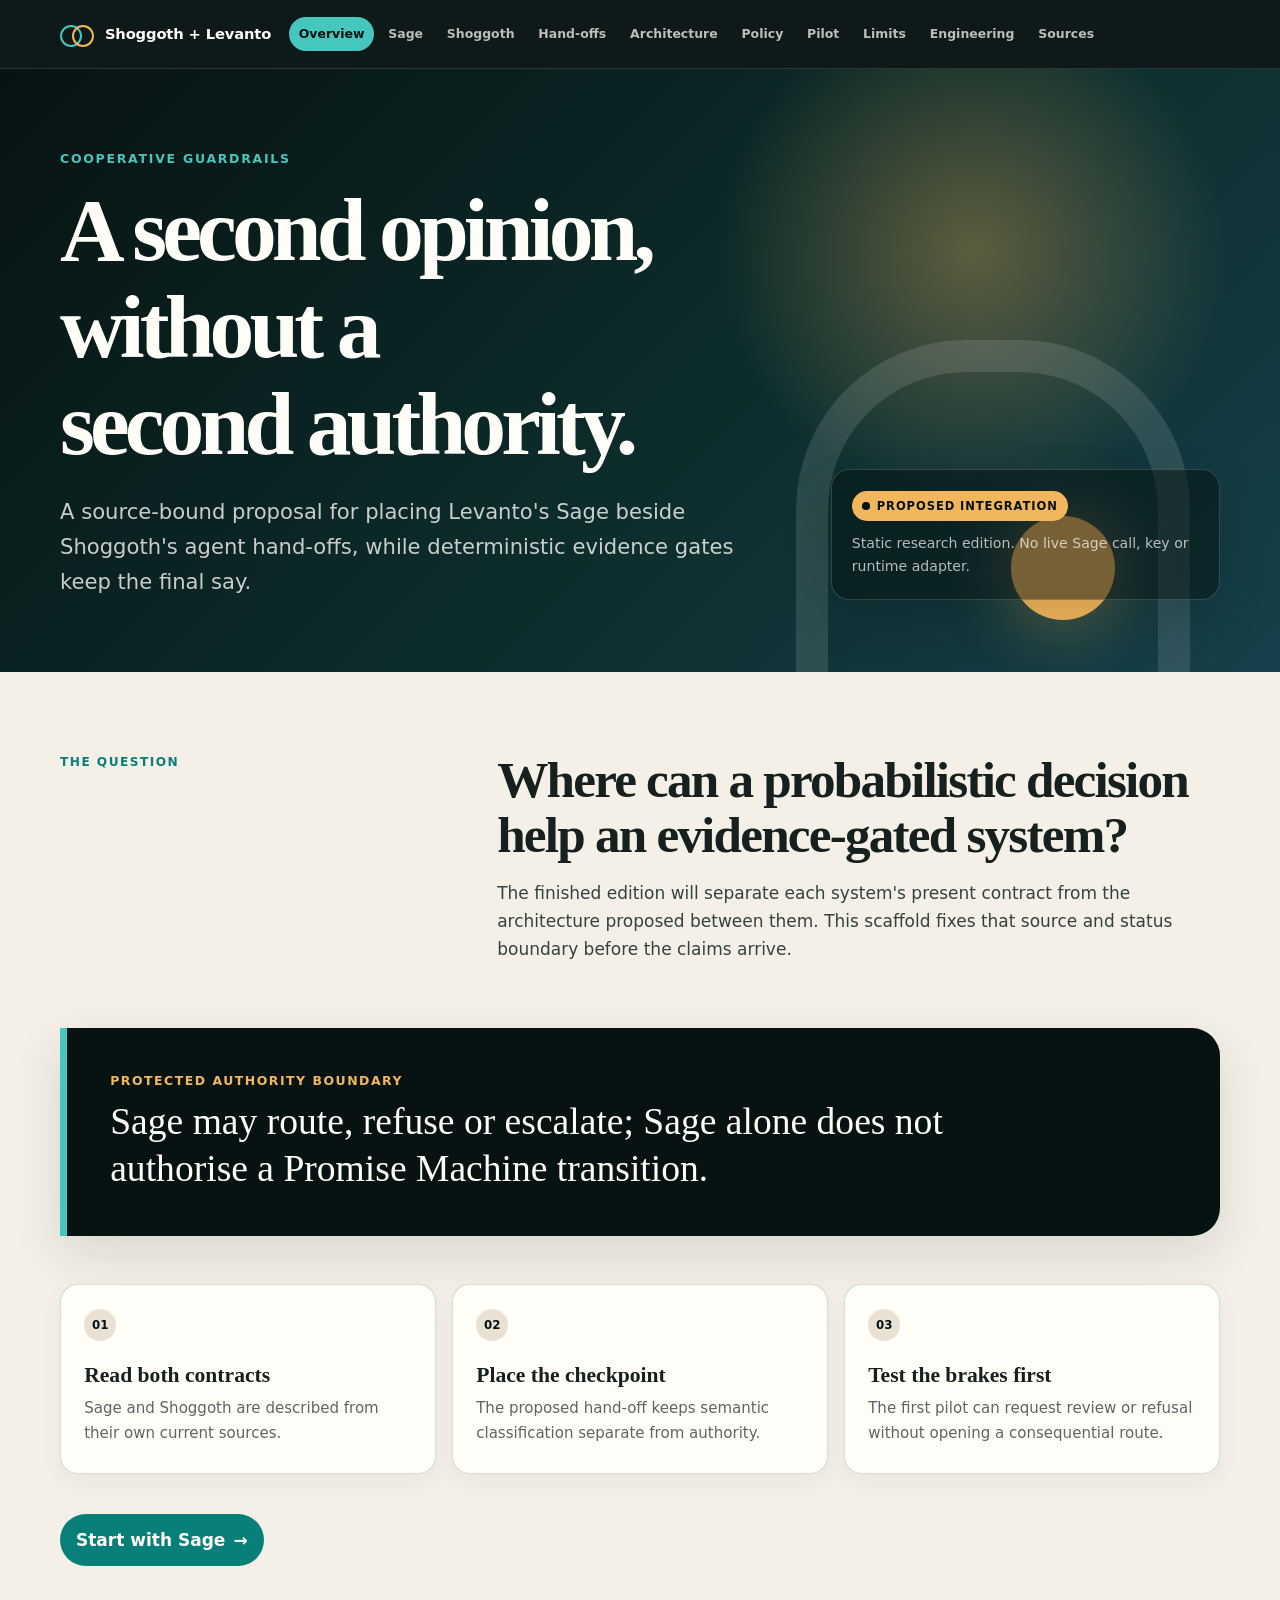
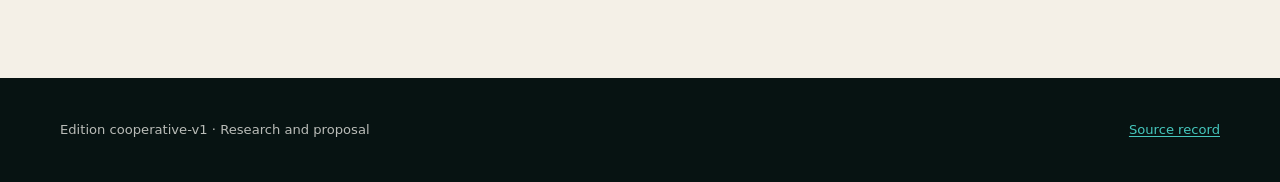
==== index.html @ da970187 "feat: establish source-bound cooperative site Add the static page contract, source and claim registr" ====
<!doctype html>
<html lang="en">
<head>
  <meta charset="utf-8">
  <meta name="viewport" content="width=device-width, initial-scale=1">
  <meta name="description" content="A source-bound proposal for cooperative Shoggoth and Levanto guardrails.">
  <meta name="theme-color" content="#071312">
  <title>Shoggoth + Levanto | Cooperative guardrails</title>
  <link rel="stylesheet" href="assets/style.css?v=20260827">
</head>
<body data-page="index">
  <a class="skip-link" href="#main">Skip to content</a>
  <header class="site-header">
    <nav class="nav-shell" aria-label="Primary">
      <a class="brand" href="index.html"><span class="brand-mark" aria-hidden="true"></span><span>Shoggoth + Levanto</span></a>
      <div class="nav-links">
        <a href="index.html" aria-current="page">Overview</a>
        <a href="sage.html">Sage</a>
        <a href="shoggoth.html">Shoggoth</a>
        <a href="handoffs.html">Hand-offs</a>
        <a href="architecture.html">Architecture</a>
        <a href="policy.html">Policy</a>
        <a href="pilot.html">Pilot</a>
        <a href="limits.html">Limits</a>
        <a href="engineering-primer.html">Engineering</a>
        <a href="sources.html">Sources</a>
      </div>
    </nav>
  </header>
  <main id="main">
    <section class="hero-shell">
      <div class="hero-grid">
        <div class="hero-copy">
          <p class="eyebrow">Cooperative guardrails</p>
          <h1>A second opinion, without a second authority.</h1>
          <p class="lede" data-claim="SHELL-INDEX" data-status="proposed">A source-bound proposal for placing Levanto's Sage beside Shoggoth's agent hand-offs, while deterministic evidence gates keep the final say.</p>
        </div>
        <aside class="status-stack" aria-label="Page status">
          <span class="status" data-status="proposed">Proposed integration</span>
          <p>Static research edition. No live Sage call, key or runtime adapter.</p>
        </aside>
      </div>
    </section>
    <div class="page-body">
      <div class="intro-grid">
        <p class="section-kicker">The question</p>
        <div class="prose">
          <h2>Where can a probabilistic decision help an evidence-gated system?</h2>
          <p>The finished edition will separate each system's present contract from the architecture proposed between them. This scaffold fixes that source and status boundary before the claims arrive.</p>
        </div>
      </div>
      <aside class="boundary-callout">
        <strong>Protected authority boundary</strong>
        <p>Sage may route, refuse or escalate; Sage alone does not authorise a Promise Machine transition.</p>
      </aside>
      <div class="card-grid" aria-label="Site reading order">
        <article class="card"><span class="card-index">01</span><h3>Read both contracts</h3><p>Sage and Shoggoth are described from their own current sources.</p></article>
        <article class="card"><span class="card-index">02</span><h3>Place the checkpoint</h3><p>The proposed hand-off keeps semantic classification separate from authority.</p></article>
        <article class="card"><span class="card-index">03</span><h3>Test the brakes first</h3><p>The first pilot can request review or refusal without opening a consequential route.</p></article>
      </div>
      <a class="next-link" href="sage.html">Start with Sage</a>
    </div>
  </main>
  <footer class="site-footer"><div class="footer-shell"><p data-edition="cooperative-v1">Edition cooperative-v1 · Research and proposal</p><p><a href="sources.html">Source record</a></p></div></footer>
</body>
</html>
---- assets/style.css ----
:root {
  --night: #071312;
  --night-soft: #10211f;
  --ink: #15201f;
  --muted: #5b6764;
  --paper: #f4f0e7;
  --paper-deep: #e9e2d4;
  --white: #fffdf8;
  --aqua: #46c7bd;
  --aqua-dark: #087f79;
  --sky: #7fbfd1;
  --sun: #f2b75c;
  --coral: #dc735d;
  --line: rgba(21, 32, 31, 0.16);
  --shadow: 0 18px 50px rgba(18, 31, 29, 0.12);
  --radius-lg: 28px;
  --radius-md: 18px;
  --content: 1160px;
}

* {
  box-sizing: border-box;
}

html {
  scroll-behavior: smooth;
}

body {
  margin: 0;
  color: var(--ink);
  background: var(--paper);
  font-family: Inter, ui-sans-serif, system-ui, -apple-system, BlinkMacSystemFont,
    "Segoe UI", sans-serif;
  font-size: 17px;
  line-height: 1.65;
  text-rendering: optimizeLegibility;
}

a {
  color: var(--aqua-dark);
  text-underline-offset: 0.18em;
}

a:hover {
  text-decoration-thickness: 2px;
}

a:focus-visible,
button:focus-visible,
[tabindex]:focus-visible {
  outline: 3px solid var(--sun);
  outline-offset: 4px;
  border-radius: 4px;
}

.skip-link {
  position: fixed;
  z-index: 100;
  top: 0.75rem;
  left: 0.75rem;
  padding: 0.65rem 0.9rem;
  color: var(--night);
  background: var(--sun);
  border-radius: 999px;
  transform: translateY(-200%);
}

.skip-link:focus {
  transform: translateY(0);
}

.site-header {
  position: sticky;
  z-index: 20;
  top: 0;
  color: var(--white);
  background: rgba(7, 19, 18, 0.97);
  border-bottom: 1px solid rgba(255, 255, 255, 0.12);
  backdrop-filter: blur(14px);
}

.nav-shell {
  display: flex;
  align-items: center;
  gap: 1.1rem;
  width: min(calc(100% - 2rem), var(--content));
  min-height: 68px;
  margin: 0 auto;
}

.brand {
  display: inline-flex;
  flex: 0 0 auto;
  align-items: center;
  gap: 0.68rem;
  color: var(--white);
  font-size: 0.92rem;
  font-weight: 800;
  letter-spacing: -0.01em;
  text-decoration: none;
}

.brand-mark {
  position: relative;
  display: inline-block;
  width: 34px;
  height: 25px;
}

.brand-mark::before,
.brand-mark::after {
  position: absolute;
  top: 3px;
  width: 18px;
  height: 18px;
  content: "";
  border: 2px solid currentColor;
  border-radius: 50%;
}

.brand-mark::before {
  left: 0;
  color: var(--aqua);
}

.brand-mark::after {
  right: 0;
  color: var(--sun);
}

.nav-links {
  display: flex;
  flex: 1 1 auto;
  gap: 0.25rem;
  align-items: center;
  overflow-x: auto;
  padding: 0.55rem 0;
  scrollbar-width: thin;
}

.nav-links a {
  flex: 0 0 auto;
  padding: 0.42rem 0.62rem;
  color: rgba(255, 253, 248, 0.72);
  border-radius: 999px;
  font-size: 0.78rem;
  font-weight: 700;
  text-decoration: none;
}

.nav-links a:hover {
  color: var(--white);
  background: rgba(255, 255, 255, 0.08);
}

.nav-links a[aria-current="page"] {
  color: var(--night);
  background: var(--aqua);
}

.hero-shell {
  position: relative;
  isolation: isolate;
  overflow: hidden;
  color: var(--white);
  background:
    radial-gradient(circle at 76% 30%, rgba(242, 183, 92, 0.34), transparent 24%),
    linear-gradient(135deg, #071312 0%, #0c2c2b 54%, #16404a 100%);
}

.hero-shell::before {
  position: absolute;
  z-index: -1;
  right: 7%;
  bottom: -110px;
  width: 330px;
  height: 410px;
  content: "";
  border: 32px solid rgba(255, 253, 248, 0.12);
  border-bottom: 0;
  border-radius: 170px 170px 0 0;
}

.hero-shell::after {
  position: absolute;
  z-index: -1;
  right: 165px;
  bottom: 52px;
  width: 104px;
  height: 104px;
  content: "";
  background: var(--sun);
  border-radius: 50%;
  box-shadow: 0 0 70px rgba(242, 183, 92, 0.45);
}

.hero-grid {
  display: grid;
  grid-template-columns: minmax(0, 1.3fr) minmax(230px, 0.7fr);
  gap: 3rem;
  align-items: end;
  width: min(calc(100% - 2rem), var(--content));
  min-height: 500px;
  margin: 0 auto;
  padding: 5rem 0 4.5rem;
}

.hero-copy {
  max-width: 760px;
}

.eyebrow {
  margin: 0 0 0.8rem;
  color: var(--aqua);
  font-size: 0.78rem;
  font-weight: 850;
  letter-spacing: 0.14em;
  text-transform: uppercase;
}

h1,
h2,
h3 {
  font-family: Georgia, "Times New Roman", serif;
  font-weight: 650;
  line-height: 1.08;
  text-wrap: balance;
}

h1 {
  max-width: 860px;
  margin: 0;
  font-size: clamp(3rem, 7vw, 6.6rem);
  letter-spacing: -0.055em;
}

h2 {
  margin: 0 0 1rem;
  font-size: clamp(2rem, 4vw, 3.5rem);
  letter-spacing: -0.035em;
}

h3 {
  margin: 0 0 0.55rem;
  font-size: 1.35rem;
}

.lede {
  max-width: 720px;
  margin: 1.4rem 0 0;
  color: rgba(255, 253, 248, 0.78);
  font-size: clamp(1.08rem, 2vw, 1.32rem);
}

.status-stack {
  align-self: end;
  padding: 1.25rem;
  background: rgba(7, 19, 18, 0.52);
  border: 1px solid rgba(255, 255, 255, 0.16);
  border-radius: var(--radius-md);
  box-shadow: 0 20px 50px rgba(0, 0, 0, 0.14);
}

.status-stack p {
  margin: 0.7rem 0 0;
  color: rgba(255, 253, 248, 0.7);
  font-size: 0.88rem;
}

.status {
  display: inline-flex;
  align-items: center;
  gap: 0.42rem;
  padding: 0.34rem 0.66rem;
  color: var(--night);
  background: var(--sun);
  border-radius: 999px;
  font-size: 0.72rem;
  font-weight: 850;
  letter-spacing: 0.08em;
  text-transform: uppercase;
}

.status::before {
  width: 0.48rem;
  height: 0.48rem;
  content: "";
  background: currentColor;
  border-radius: 50%;
}

.page-body {
  width: min(calc(100% - 2rem), var(--content));
  margin: 0 auto;
  padding: 5rem 0 7rem;
}

.intro-grid {
  display: grid;
  grid-template-columns: minmax(0, 0.7fr) minmax(0, 1.3fr);
  gap: 3rem;
  align-items: start;
}

.section-kicker {
  margin: 0;
  color: var(--aqua-dark);
  font-size: 0.76rem;
  font-weight: 850;
  letter-spacing: 0.12em;
  text-transform: uppercase;
}

.prose {
  max-width: 760px;
}

.prose > :first-child {
  margin-top: 0;
}

.prose p {
  color: #35413f;
}

.boundary-callout {
  margin: 3rem 0;
  padding: clamp(1.5rem, 4vw, 2.7rem);
  color: var(--white);
  background: var(--night);
  border-left: 7px solid var(--aqua);
  border-radius: 0 var(--radius-lg) var(--radius-lg) 0;
  box-shadow: var(--shadow);
}

.boundary-callout strong {
  display: block;
  margin-bottom: 0.45rem;
  color: var(--sun);
  font-size: 0.78rem;
  letter-spacing: 0.12em;
  text-transform: uppercase;
}

.boundary-callout p {
  max-width: 900px;
  margin: 0;
  font-family: Georgia, "Times New Roman", serif;
  font-size: clamp(1.45rem, 3vw, 2.35rem);
  line-height: 1.25;
}

.card-grid {
  display: grid;
  grid-template-columns: repeat(3, minmax(0, 1fr));
  gap: 1rem;
  margin-top: 2rem;
}

.card {
  min-height: 190px;
  padding: 1.45rem;
  background: var(--white);
  border: 1px solid var(--line);
  border-radius: var(--radius-md);
  box-shadow: 0 8px 24px rgba(21, 32, 31, 0.05);
}

.card p {
  margin: 0;
  color: var(--muted);
  font-size: 0.94rem;
}

.card-index {
  display: inline-flex;
  width: 2rem;
  height: 2rem;
  align-items: center;
  justify-content: center;
  margin-bottom: 1.4rem;
  color: var(--night);
  background: var(--paper-deep);
  border-radius: 50%;
  font-size: 0.74rem;
  font-weight: 850;
}

.next-link {
  display: inline-flex;
  align-items: center;
  gap: 0.5rem;
  margin-top: 2.5rem;
  padding: 0.72rem 1rem;
  color: var(--white);
  background: var(--aqua-dark);
  border-radius: 999px;
  font-weight: 800;
  text-decoration: none;
}

.next-link::after {
  content: "→";
}

.site-footer {
  color: rgba(255, 253, 248, 0.72);
  background: var(--night);
}

.footer-shell {
  display: flex;
  justify-content: space-between;
  gap: 2rem;
  width: min(calc(100% - 2rem), var(--content));
  margin: 0 auto;
  padding: 2.6rem 0;
  font-size: 0.82rem;
}

.footer-shell p {
  margin: 0;
}

.footer-shell a {
  color: var(--aqua);
}

@media (max-width: 900px) {
  .nav-shell {
    align-items: flex-start;
    flex-direction: column;
    gap: 0;
    padding-top: 0.75rem;
  }

  .nav-links {
    width: 100%;
  }

  .hero-grid,
  .intro-grid {
    grid-template-columns: 1fr;
  }

  .hero-grid {
    min-height: 0;
    padding: 4rem 0;
  }

  .status-stack {
    max-width: 420px;
  }

  .card-grid {
    grid-template-columns: 1fr 1fr;
  }
}

@media (max-width: 620px) {
  body {
    font-size: 16px;
  }

  .hero-shell::before {
    right: -110px;
  }

  .hero-shell::after {
    right: 20px;
  }

  .page-body {
    padding: 3.5rem 0 5rem;
  }

  .card-grid {
    grid-template-columns: 1fr;
  }

  .footer-shell {
    align-items: flex-start;
    flex-direction: column;
  }
}

@media (prefers-reduced-motion: reduce) {
  html {
    scroll-behavior: auto;
  }
}

@media print {
  :root {
    --paper: #ffffff;
  }

  body {
    color: #000000;
    background: #ffffff;
    font-size: 11pt;
  }

  .site-header,
  .skip-link,
  .next-link {
    display: none;
  }

  .hero-shell {
    color: #000000;
    background: #ffffff;
    border-bottom: 2px solid #000000;
  }

  .hero-shell::before,
  .hero-shell::after {
    display: none;
  }

  .hero-grid {
    min-height: 0;
    padding: 1.5rem 0;
  }

  .lede,
  .status-stack p {
    color: #222222;
  }

  .status-stack,
  .card,
  .boundary-callout {
    color: #000000;
    background: #ffffff;
    border: 1px solid #555555;
    box-shadow: none;
  }

  .boundary-callout strong,
  .footer-shell a {
    color: #000000;
  }

  .site-footer {
    color: #000000;
    background: #ffffff;
    border-top: 1px solid #555555;
  }

  a {
    color: #000000;
  }
}
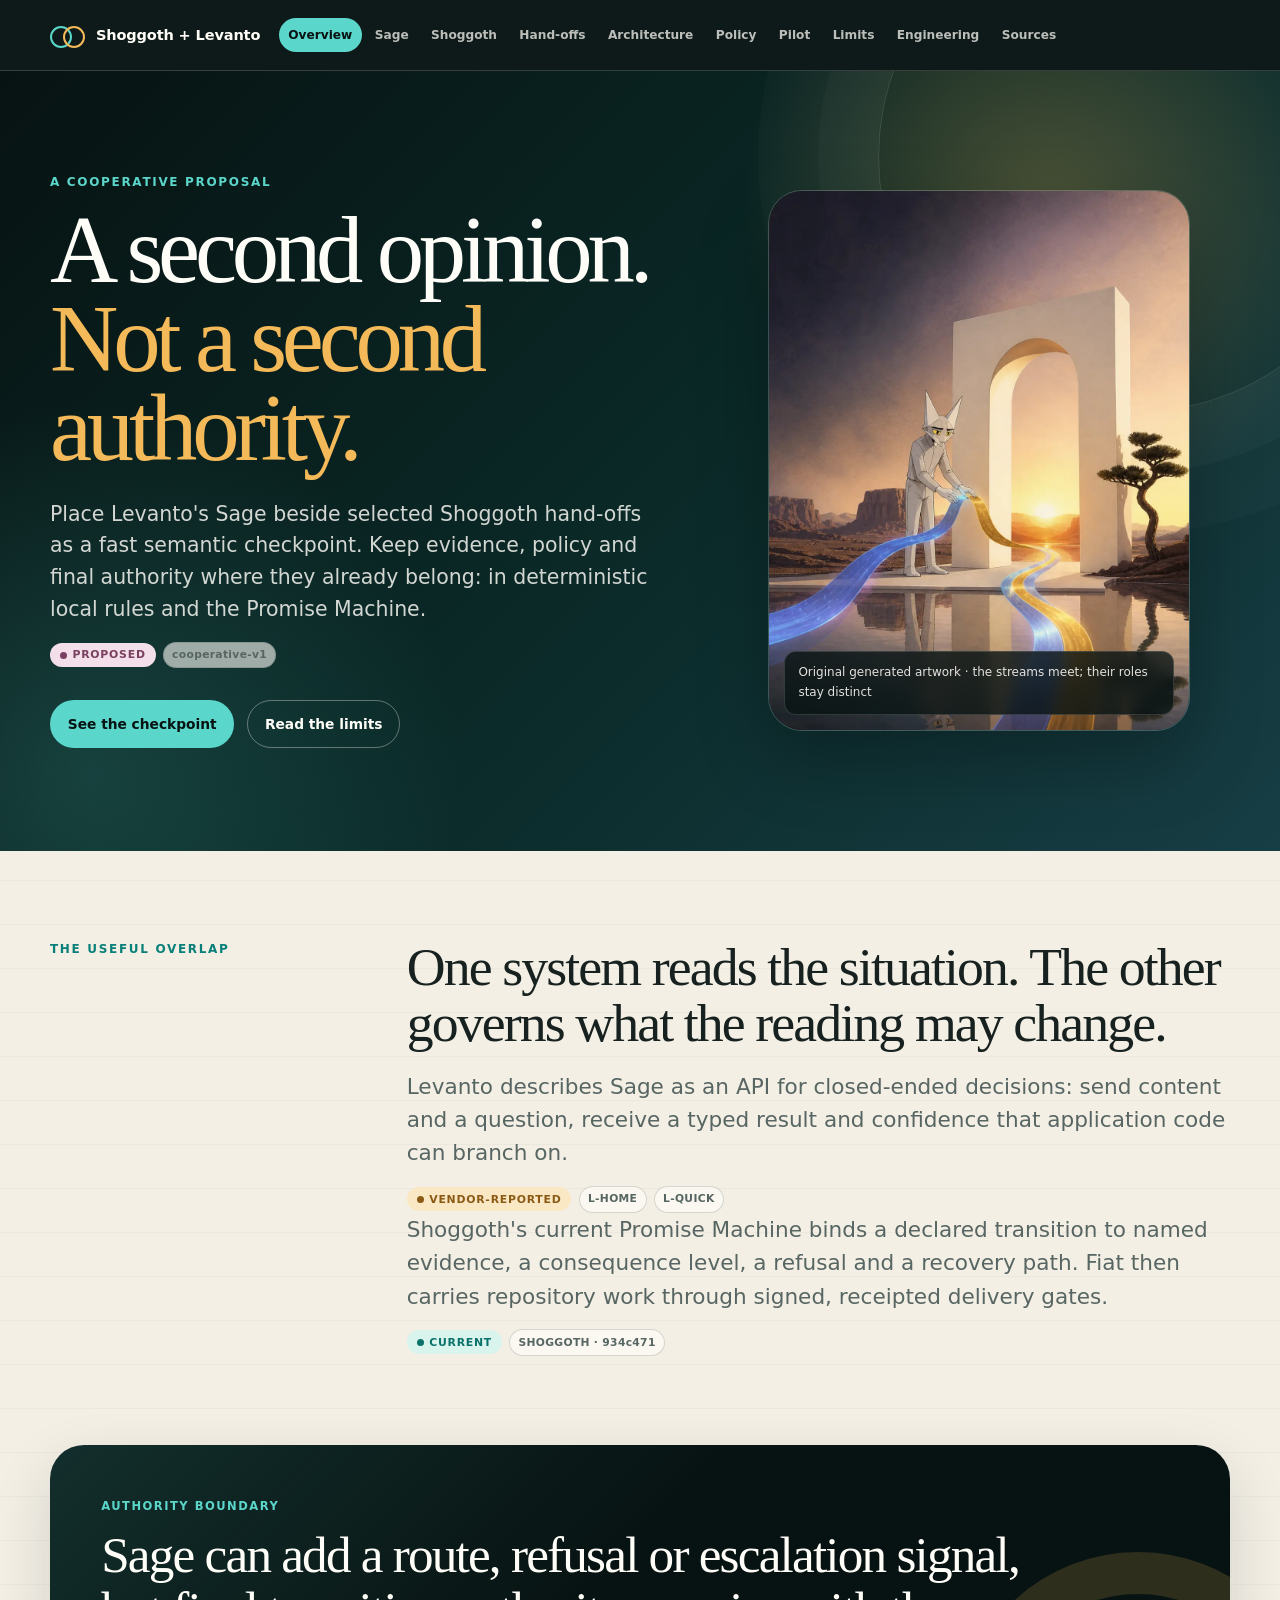
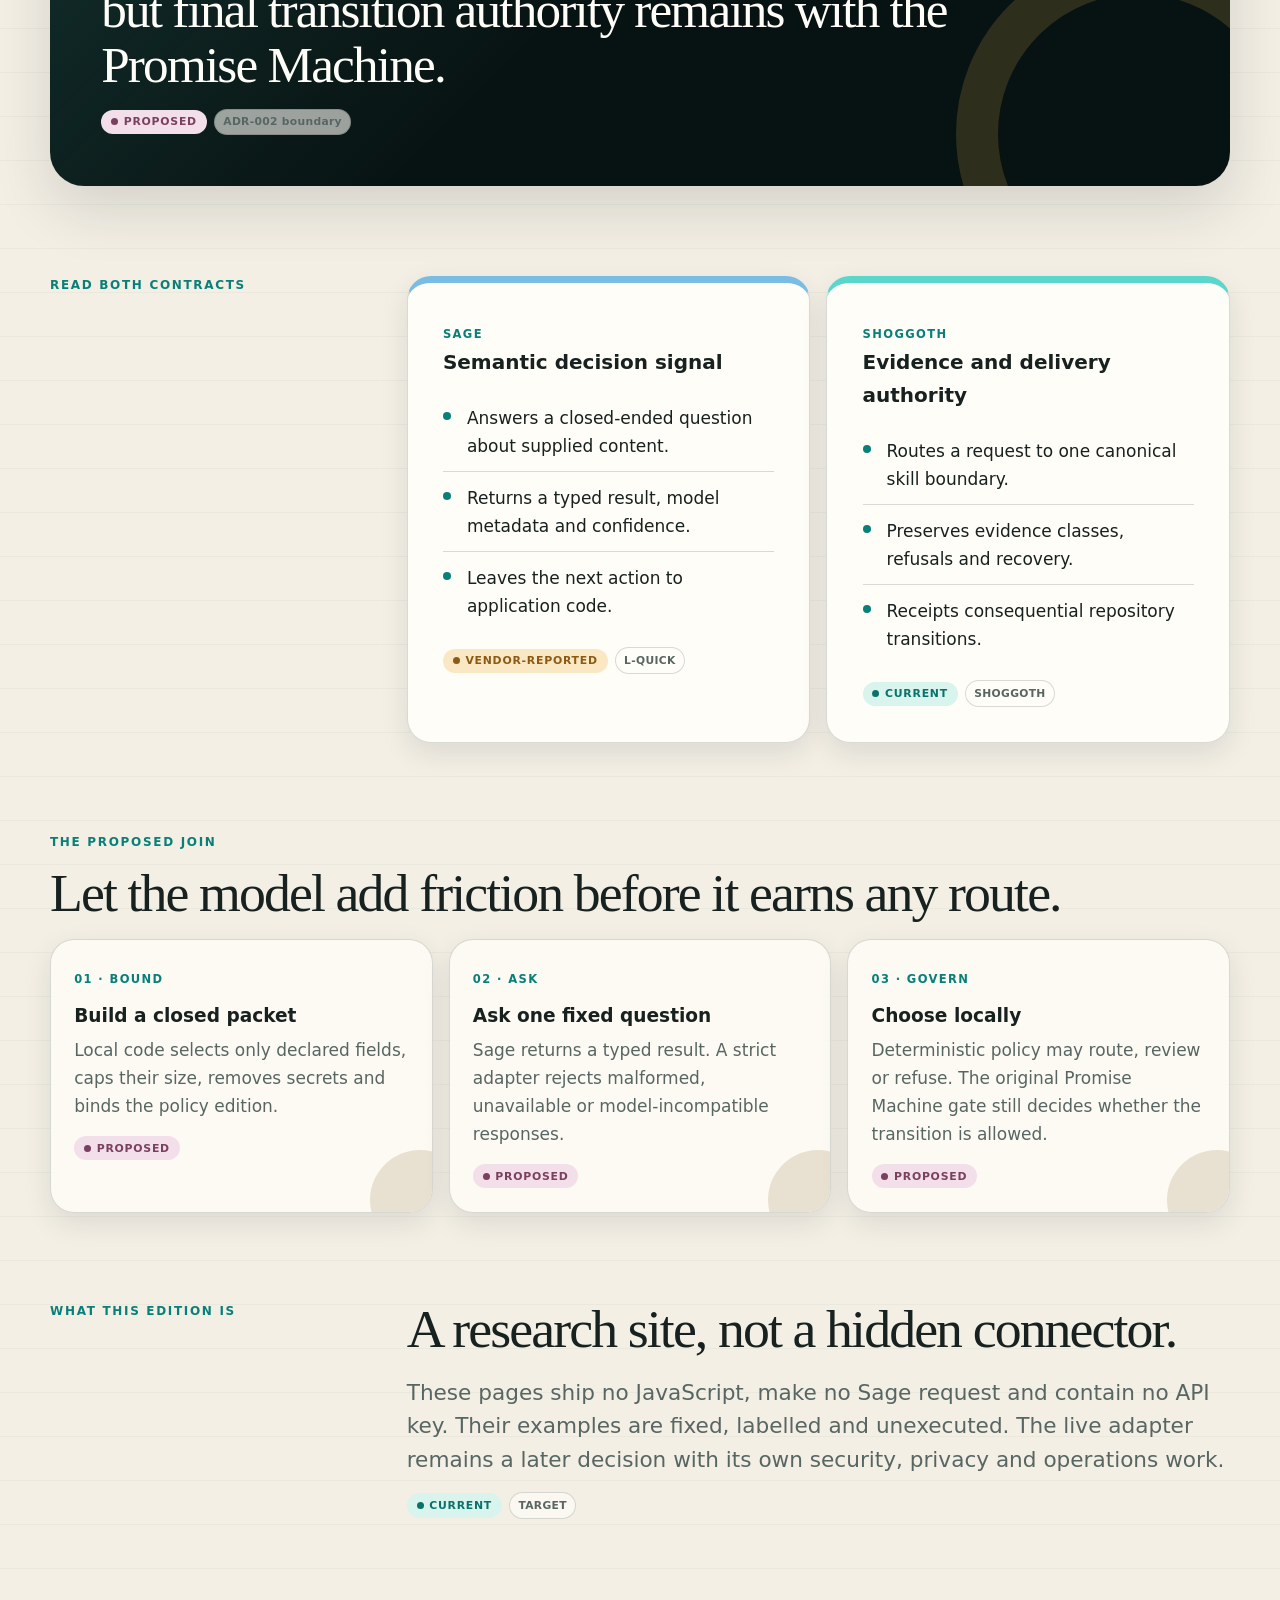
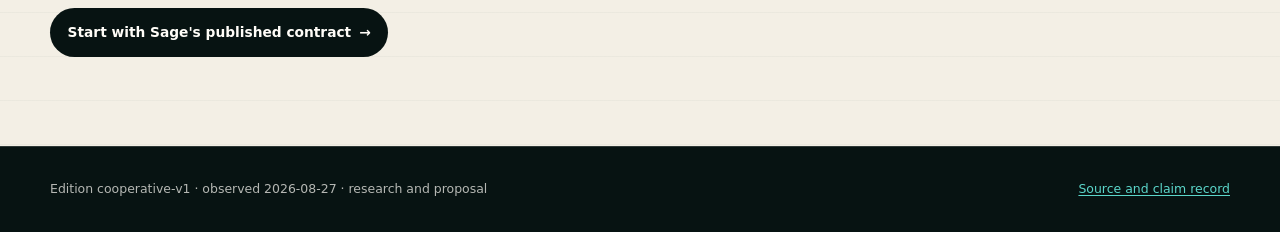
==== commit f87e546e: "site: publish the cooperative Shoggoth and Levanto edition Co-authored-by: Shoggoth <shoggoth@wildca" ====
--- a/index.html
+++ b/index.html
@@ -3,10 +3,24 @@
 <head>
   <meta charset="utf-8">
   <meta name="viewport" content="width=device-width, initial-scale=1">
-  <meta name="description" content="A source-bound proposal for cooperative Shoggoth and Levanto guardrails.">
+  <meta name="description" content="A source-bound proposal for cooperative guardrails between Shoggoth and Levanto Sage.">
   <meta name="theme-color" content="#071312">
-  <title>Shoggoth + Levanto | Cooperative guardrails</title>
-  <link rel="stylesheet" href="assets/style.css?v=20260827">
+  <meta property="og:type" content="website">
+  <meta property="og:site_name" content="Shoggoth + Levanto">
+  <meta property="og:title" content="Shoggoth + Levanto">
+  <meta property="og:description" content="A second opinion. Not a second authority.">
+  <meta property="og:url" content="https://laurenceday.github.io/shoggoth-and-levanto/">
+  <meta property="og:image" content="https://laurenceday.github.io/shoggoth-and-levanto/assets/generated/social-preview.webp">
+  <meta property="og:image:width" content="1200">
+  <meta property="og:image:height" content="630">
+  <meta property="og:image:alt" content="Shoggoth and Levanto meet at a cooperative threshold">
+  <meta name="twitter:card" content="summary_large_image">
+  <meta name="twitter:title" content="Shoggoth + Levanto">
+  <meta name="twitter:description" content="A second opinion. Not a second authority.">
+  <meta name="twitter:image" content="https://laurenceday.github.io/shoggoth-and-levanto/assets/generated/social-preview.webp">
+  <link rel="canonical" href="https://laurenceday.github.io/shoggoth-and-levanto/">
+  <title>Shoggoth + Levanto | A second opinion, not a second authority</title>
+  <link rel="stylesheet" href="assets/style.css?v=20260827-3">
 </head>
 <body data-page="index">
   <a class="skip-link" href="#main">Skip to content</a>
@@ -29,38 +43,136 @@
   </header>
   <main id="main">
     <section class="hero-shell">
-      <div class="hero-grid">
+      <div class="hero-grid hero-with-art">
         <div class="hero-copy">
-          <p class="eyebrow">Cooperative guardrails</p>
-          <h1>A second opinion, without a second authority.</h1>
-          <p class="lede" data-claim="SHELL-INDEX" data-status="proposed">A source-bound proposal for placing Levanto's Sage beside Shoggoth's agent hand-offs, while deterministic evidence gates keep the final say.</p>
+          <p class="eyebrow">A cooperative proposal</p>
+          <h1>A second opinion.<br><em>Not a second authority.</em></h1>
+          <p class="lede claim" data-claim="IDX-THESIS" data-status="proposed">Place Levanto's Sage beside selected Shoggoth hand-offs as a fast semantic checkpoint. Keep evidence, policy and final authority where they already belong: in deterministic local rules and the Promise Machine.</p>
+          <div class="claim-meta">
+            <span class="status" data-status="proposed">Proposed</span>
+            <a class="source-chip" href="sources.html#status-proposed">cooperative-v1</a>
+          </div>
+          <div class="hero-actions">
+            <a class="button-link" href="architecture.html">See the checkpoint</a>
+            <a class="button-link secondary" href="limits.html">Read the limits</a>
+          </div>
         </div>
-        <aside class="status-stack" aria-label="Page status">
-          <span class="status" data-status="proposed">Proposed integration</span>
-          <p>Static research edition. No live Sage call, key or runtime adapter.</p>
-        </aside>
+        <figure class="hero-art">
+          <img src="assets/generated/cooperative-threshold.webp" width="1122" height="1402" alt="A lean geometric Wildcat joins blue and gold streams at a sunlit threshold">
+          <figcaption class="art-caption">Original generated artwork · the streams meet; their roles stay distinct</figcaption>
+        </figure>
       </div>
     </section>
+
     <div class="page-body">
-      <div class="intro-grid">
-        <p class="section-kicker">The question</p>
+      <section class="intro-grid">
+        <p class="section-kicker">The useful overlap</p>
         <div class="prose">
-          <h2>Where can a probabilistic decision help an evidence-gated system?</h2>
-          <p>The finished edition will separate each system's present contract from the architecture proposed between them. This scaffold fixes that source and status boundary before the claims arrive.</p>
+          <h2>One system reads the situation. The other governs what the reading may change.</h2>
+          <p class="big-copy claim" data-claim="IDX-SAGE" data-status="vendor-reported">Levanto describes Sage as an API for closed-ended decisions: send content and a question, receive a typed result and confidence that application code can branch on.</p>
+          <div class="claim-meta">
+            <span class="status" data-status="vendor-reported">Vendor-reported</span>
+            <a class="source-chip" href="sources.html#src-L-HOME">L-HOME</a>
+            <a class="source-chip" href="sources.html#src-L-QUICK">L-QUICK</a>
+          </div>
+          <p class="big-copy claim" data-claim="IDX-SHOGGOTH" data-status="current">Shoggoth's current Promise Machine binds a declared transition to named evidence, a consequence level, a refusal and a recovery path. Fiat then carries repository work through signed, receipted delivery gates.</p>
+          <div class="claim-meta">
+            <span class="status" data-status="current">Current</span>
+            <a class="source-chip" href="sources.html#src-SHOGGOTH">SHOGGOTH · 934c471</a>
+          </div>
         </div>
-      </div>
-      <aside class="boundary-callout">
-        <strong>Protected authority boundary</strong>
-        <p>Sage may route, refuse or escalate; Sage alone does not authorise a Promise Machine transition.</p>
+      </section>
+
+      <aside class="boundary-callout claim" data-claim="IDX-BOUNDARY" data-status="proposed">
+        <strong>Authority boundary</strong>
+        <p>Sage can add a route, refusal or escalation signal, but final transition authority remains with the Promise Machine.</p>
+        <div class="claim-meta">
+          <span class="status" data-status="proposed">Proposed</span>
+          <a class="source-chip" href="architecture.html#authority-boundary">ADR-002 boundary</a>
+        </div>
       </aside>
-      <div class="card-grid" aria-label="Site reading order">
-        <article class="card"><span class="card-index">01</span><h3>Read both contracts</h3><p>Sage and Shoggoth are described from their own current sources.</p></article>
-        <article class="card"><span class="card-index">02</span><h3>Place the checkpoint</h3><p>The proposed hand-off keeps semantic classification separate from authority.</p></article>
-        <article class="card"><span class="card-index">03</span><h3>Test the brakes first</h3><p>The first pilot can request review or refusal without opening a consequential route.</p></article>
-      </div>
-      <a class="next-link" href="sage.html">Start with Sage</a>
+
+      <section class="section-grid">
+        <p class="section-kicker">Read both contracts</p>
+        <div>
+          <div class="comparison">
+            <article class="comparison-panel sage claim" data-claim="IDX-SAGE-ROLE" data-status="vendor-reported">
+              <span class="card-index">Sage</span>
+              <h3>Semantic decision signal</h3>
+              <ul>
+                <li>Answers a closed-ended question about supplied content.</li>
+                <li>Returns a typed result, model metadata and confidence.</li>
+                <li>Leaves the next action to application code.</li>
+              </ul>
+              <div class="claim-meta">
+                <span class="status" data-status="vendor-reported">Vendor-reported</span>
+                <a class="source-chip" href="sources.html#src-L-QUICK">L-QUICK</a>
+              </div>
+            </article>
+            <article class="comparison-panel claim" data-claim="IDX-SHOGGOTH-ROLE" data-status="current">
+              <span class="card-index">Shoggoth</span>
+              <h3>Evidence and delivery authority</h3>
+              <ul>
+                <li>Routes a request to one canonical skill boundary.</li>
+                <li>Preserves evidence classes, refusals and recovery.</li>
+                <li>Receipts consequential repository transitions.</li>
+              </ul>
+              <div class="claim-meta">
+                <span class="status" data-status="current">Current</span>
+                <a class="source-chip" href="sources.html#src-SHOGGOTH">SHOGGOTH</a>
+              </div>
+            </article>
+          </div>
+        </div>
+      </section>
+
+      <section>
+        <div class="section-heading">
+          <p class="section-kicker">The proposed join</p>
+          <h2>Let the model add friction before it earns any route.</h2>
+        </div>
+        <div class="card-grid">
+          <article class="card claim" data-claim="IDX-ENVELOPE" data-status="proposed">
+            <span class="card-index">01 · Bound</span>
+            <h3>Build a closed packet</h3>
+            <p>Local code selects only declared fields, caps their size, removes secrets and binds the policy edition.</p>
+            <div class="claim-meta"><span class="status" data-status="proposed">Proposed</span></div>
+          </article>
+          <article class="card claim" data-claim="IDX-ASK" data-status="proposed">
+            <span class="card-index">02 · Ask</span>
+            <h3>Ask one fixed question</h3>
+            <p>Sage returns a typed result. A strict adapter rejects malformed, unavailable or model-incompatible responses.</p>
+            <div class="claim-meta"><span class="status" data-status="proposed">Proposed</span></div>
+          </article>
+          <article class="card claim" data-claim="IDX-ROUTE" data-status="proposed">
+            <span class="card-index">03 · Govern</span>
+            <h3>Choose locally</h3>
+            <p>Deterministic policy may route, review or refuse. The original Promise Machine gate still decides whether the transition is allowed.</p>
+            <div class="claim-meta"><span class="status" data-status="proposed">Proposed</span></div>
+          </article>
+        </div>
+      </section>
+
+      <section class="section-grid">
+        <p class="section-kicker">What this edition is</p>
+        <div class="prose claim" data-claim="IDX-STATIC" data-status="current">
+          <h2>A research site, not a hidden connector.</h2>
+          <p class="big-copy">These pages ship no JavaScript, make no Sage request and contain no API key. Their examples are fixed, labelled and unexecuted. The live adapter remains a later decision with its own security, privacy and operations work.</p>
+          <div class="claim-meta">
+            <span class="status" data-status="current">Current</span>
+            <a class="source-chip" href="sources.html#src-TARGET">TARGET</a>
+          </div>
+        </div>
+      </section>
+
+      <a class="next-link" href="sage.html">Start with Sage's published contract</a>
     </div>
   </main>
-  <footer class="site-footer"><div class="footer-shell"><p data-edition="cooperative-v1">Edition cooperative-v1 · Research and proposal</p><p><a href="sources.html">Source record</a></p></div></footer>
+  <footer class="site-footer">
+    <div class="footer-shell">
+      <p data-edition="cooperative-v1">Edition cooperative-v1 · observed 2026-08-27 · research and proposal</p>
+      <p><a href="sources.html">Source and claim record</a></p>
+    </div>
+  </footer>
 </body>
 </html>
--- a/assets/style.css
+++ b/assets/style.css
@@ -1,21 +1,28 @@
 :root {
   --night: #071312;
-  --night-soft: #10211f;
-  --ink: #15201f;
-  --muted: #5b6764;
-  --paper: #f4f0e7;
-  --paper-deep: #e9e2d4;
+  --night-2: #0d2422;
+  --night-3: #153735;
+  --ink: #17211f;
+  --muted: #586663;
+  --paper: #f3efe5;
+  --paper-2: #e8e0d1;
   --white: #fffdf8;
-  --aqua: #46c7bd;
-  --aqua-dark: #087f79;
-  --sky: #7fbfd1;
-  --sun: #f2b75c;
-  --coral: #dc735d;
-  --line: rgba(21, 32, 31, 0.16);
-  --shadow: 0 18px 50px rgba(18, 31, 29, 0.12);
-  --radius-lg: 28px;
-  --radius-md: 18px;
-  --content: 1160px;
+  --aqua: #5bd6ca;
+  --aqua-deep: #087f78;
+  --blue: #79bde4;
+  --sun: #f4b958;
+  --sun-deep: #b97319;
+  --coral: #d96e5d;
+  --plum: #86689c;
+  --line: rgba(23, 33, 31, 0.16);
+  --line-light: rgba(255, 253, 248, 0.16);
+  --shadow: 0 22px 60px rgba(18, 31, 29, 0.14);
+  --shadow-small: 0 10px 28px rgba(18, 31, 29, 0.1);
+  --radius-xl: 34px;
+  --radius-lg: 24px;
+  --radius-md: 16px;
+  --content: 1180px;
+  --reading: 820px;
 }
 
 * {
@@ -29,7 +36,10 @@
 body {
   margin: 0;
   color: var(--ink);
-  background: var(--paper);
+  background:
+    linear-gradient(rgba(23, 33, 31, 0.035) 1px, transparent 1px),
+    var(--paper);
+  background-size: 100% 44px;
   font-family: Inter, ui-sans-serif, system-ui, -apple-system, BlinkMacSystemFont,
     "Segoe UI", sans-serif;
   font-size: 17px;
@@ -37,9 +47,20 @@
   text-rendering: optimizeLegibility;
 }
 
+img,
+svg {
+  display: block;
+  max-width: 100%;
+}
+
+img {
+  height: auto;
+}
+
 a {
-  color: var(--aqua-dark);
-  text-underline-offset: 0.18em;
+  color: var(--aqua-deep);
+  text-decoration-thickness: 1px;
+  text-underline-offset: 0.19em;
 }
 
 a:hover {
@@ -47,11 +68,22 @@
 }
 
 a:focus-visible,
-button:focus-visible,
 [tabindex]:focus-visible {
   outline: 3px solid var(--sun);
   outline-offset: 4px;
   border-radius: 4px;
+}
+
+code,
+pre {
+  font-family: "SFMono-Regular", Consolas, "Liberation Mono", monospace;
+}
+
+code {
+  padding: 0.08rem 0.3rem;
+  background: rgba(8, 127, 120, 0.1);
+  border-radius: 5px;
+  font-size: 0.9em;
 }
 
 .skip-link {
@@ -59,10 +91,11 @@
   z-index: 100;
   top: 0.75rem;
   left: 0.75rem;
-  padding: 0.65rem 0.9rem;
+  padding: 0.65rem 0.95rem;
   color: var(--night);
   background: var(--sun);
   border-radius: 999px;
+  font-weight: 800;
   transform: translateY(-200%);
 }
 
@@ -76,16 +109,16 @@
   top: 0;
   color: var(--white);
   background: rgba(7, 19, 18, 0.97);
-  border-bottom: 1px solid rgba(255, 255, 255, 0.12);
+  border-bottom: 1px solid var(--line-light);
   backdrop-filter: blur(14px);
 }
 
 .nav-shell {
   display: flex;
   align-items: center;
-  gap: 1.1rem;
+  gap: 1.15rem;
   width: min(calc(100% - 2rem), var(--content));
-  min-height: 68px;
+  min-height: 70px;
   margin: 0 auto;
 }
 
@@ -95,8 +128,8 @@
   align-items: center;
   gap: 0.68rem;
   color: var(--white);
-  font-size: 0.92rem;
-  font-weight: 800;
+  font-size: 0.91rem;
+  font-weight: 850;
   letter-spacing: -0.01em;
   text-decoration: none;
 }
@@ -104,7 +137,7 @@
 .brand-mark {
   position: relative;
   display: inline-block;
-  width: 34px;
+  width: 35px;
   height: 25px;
 }
 
@@ -132,8 +165,8 @@
 .nav-links {
   display: flex;
   flex: 1 1 auto;
-  gap: 0.25rem;
   align-items: center;
+  gap: 0.2rem;
   overflow-x: auto;
   padding: 0.55rem 0;
   scrollbar-width: thin;
@@ -141,11 +174,11 @@
 
 .nav-links a {
   flex: 0 0 auto;
-  padding: 0.42rem 0.62rem;
+  padding: 0.42rem 0.6rem;
   color: rgba(255, 253, 248, 0.72);
   border-radius: 999px;
-  font-size: 0.78rem;
-  font-weight: 700;
+  font-size: 0.76rem;
+  font-weight: 750;
   text-decoration: none;
 }
 
@@ -165,238 +198,768 @@
   overflow: hidden;
   color: var(--white);
   background:
-    radial-gradient(circle at 76% 30%, rgba(242, 183, 92, 0.34), transparent 24%),
-    linear-gradient(135deg, #071312 0%, #0c2c2b 54%, #16404a 100%);
+    radial-gradient(circle at 82% 18%, rgba(244, 185, 88, 0.28), transparent 25%),
+    radial-gradient(circle at 7% 90%, rgba(91, 214, 202, 0.17), transparent 27%),
+    linear-gradient(135deg, var(--night) 0%, #0a2927 52%, #173e45 100%);
 }
 
 .hero-shell::before {
   position: absolute;
   z-index: -1;
-  right: 7%;
-  bottom: -110px;
-  width: 330px;
-  height: 410px;
+  top: -170px;
+  right: -110px;
+  width: 510px;
+  height: 510px;
   content: "";
-  border: 32px solid rgba(255, 253, 248, 0.12);
-  border-bottom: 0;
-  border-radius: 170px 170px 0 0;
-}
-
-.hero-shell::after {
-  position: absolute;
-  z-index: -1;
-  right: 165px;
-  bottom: 52px;
-  width: 104px;
-  height: 104px;
-  content: "";
-  background: var(--sun);
+  border: 1px solid rgba(255, 253, 248, 0.13);
   border-radius: 50%;
-  box-shadow: 0 0 70px rgba(242, 183, 92, 0.45);
+  box-shadow:
+    0 0 0 60px rgba(255, 253, 248, 0.025),
+    0 0 0 120px rgba(255, 253, 248, 0.02);
 }
 
 .hero-grid {
   display: grid;
-  grid-template-columns: minmax(0, 1.3fr) minmax(230px, 0.7fr);
-  gap: 3rem;
-  align-items: end;
+  grid-template-columns: minmax(0, 1.15fr) minmax(280px, 0.85fr);
+  gap: clamp(2rem, 5vw, 5.5rem);
+  align-items: center;
   width: min(calc(100% - 2rem), var(--content));
-  min-height: 500px;
+  min-height: 520px;
   margin: 0 auto;
-  padding: 5rem 0 4.5rem;
+  padding: clamp(4rem, 8vw, 7rem) 0;
+}
+
+.hero-grid.hero-with-art {
+  grid-template-columns: minmax(0, 0.88fr) minmax(340px, 0.72fr);
+  min-height: 680px;
 }
 
 .hero-copy {
   max-width: 760px;
 }
 
-.eyebrow {
+.eyebrow,
+.section-kicker {
   margin: 0 0 0.8rem;
   color: var(--aqua);
-  font-size: 0.78rem;
+  font-size: 0.75rem;
   font-weight: 850;
   letter-spacing: 0.14em;
   text-transform: uppercase;
 }
 
-h1,
-h2,
-h3 {
+.hero-copy h1 {
+  max-width: 880px;
+  margin: 0;
   font-family: Georgia, "Times New Roman", serif;
-  font-weight: 650;
-  line-height: 1.08;
-  text-wrap: balance;
-}
-
-h1 {
-  max-width: 860px;
-  margin: 0;
-  font-size: clamp(3rem, 7vw, 6.6rem);
+  font-size: clamp(3rem, 7.4vw, 6.5rem);
+  font-weight: 500;
   letter-spacing: -0.055em;
-}
-
-h2 {
-  margin: 0 0 1rem;
-  font-size: clamp(2rem, 4vw, 3.5rem);
-  letter-spacing: -0.035em;
-}
-
-h3 {
-  margin: 0 0 0.55rem;
-  font-size: 1.35rem;
+  line-height: 0.94;
+}
+
+.hero-copy h1 em {
+  color: var(--sun);
+  font-style: normal;
 }
 
 .lede {
-  max-width: 720px;
-  margin: 1.4rem 0 0;
-  color: rgba(255, 253, 248, 0.78);
-  font-size: clamp(1.08rem, 2vw, 1.32rem);
+  max-width: 700px;
+  margin: 1.6rem 0 0;
+  color: rgba(255, 253, 248, 0.82);
+  font-size: clamp(1.05rem, 1.8vw, 1.28rem);
+  line-height: 1.55;
+}
+
+.hero-actions {
+  display: flex;
+  flex-wrap: wrap;
+  gap: 0.8rem;
+  margin-top: 2rem;
+}
+
+.button-link {
+  display: inline-flex;
+  align-items: center;
+  min-height: 46px;
+  padding: 0.72rem 1.05rem;
+  color: var(--night);
+  background: var(--aqua);
+  border: 1px solid transparent;
+  border-radius: 999px;
+  font-size: 0.86rem;
+  font-weight: 850;
+  text-decoration: none;
+}
+
+.button-link.secondary {
+  color: var(--white);
+  background: transparent;
+  border-color: rgba(255, 253, 248, 0.35);
+}
+
+.hero-art {
+  position: relative;
+  align-self: stretch;
+  min-height: 520px;
+}
+
+.hero-art img {
+  width: 100%;
+  height: 100%;
+  object-fit: cover;
+  object-position: center 51%;
+  border: 1px solid rgba(255, 253, 248, 0.2);
+  border-radius: var(--radius-xl);
+  box-shadow: 0 28px 70px rgba(0, 0, 0, 0.28);
+}
+
+.art-caption {
+  position: absolute;
+  right: 1rem;
+  bottom: 1rem;
+  left: 1rem;
+  margin: 0;
+  padding: 0.7rem 0.85rem;
+  color: rgba(255, 253, 248, 0.88);
+  background: rgba(7, 19, 18, 0.78);
+  border: 1px solid rgba(255, 253, 248, 0.15);
+  border-radius: 12px;
+  font-size: 0.75rem;
+  backdrop-filter: blur(8px);
 }
 
 .status-stack {
   align-self: end;
   padding: 1.25rem;
-  background: rgba(7, 19, 18, 0.52);
-  border: 1px solid rgba(255, 255, 255, 0.16);
+  background: rgba(255, 253, 248, 0.08);
+  border: 1px solid rgba(255, 253, 248, 0.16);
   border-radius: var(--radius-md);
-  box-shadow: 0 20px 50px rgba(0, 0, 0, 0.14);
 }
 
 .status-stack p {
   margin: 0.7rem 0 0;
-  color: rgba(255, 253, 248, 0.7);
-  font-size: 0.88rem;
+  color: rgba(255, 253, 248, 0.72);
+  font-size: 0.86rem;
 }
 
 .status {
   display: inline-flex;
   align-items: center;
-  gap: 0.42rem;
-  padding: 0.34rem 0.66rem;
-  color: var(--night);
-  background: var(--sun);
+  gap: 0.35rem;
+  padding: 0.28rem 0.62rem;
+  color: var(--ink);
+  background: var(--paper-2);
   border-radius: 999px;
-  font-size: 0.72rem;
+  font-size: 0.68rem;
   font-weight: 850;
-  letter-spacing: 0.08em;
+  letter-spacing: 0.07em;
+  line-height: 1.4;
   text-transform: uppercase;
 }
 
 .status::before {
-  width: 0.48rem;
-  height: 0.48rem;
+  width: 7px;
+  height: 7px;
   content: "";
   background: currentColor;
   border-radius: 50%;
 }
 
+.status[data-status="current"] {
+  color: #0a716b;
+  background: #d9f3ed;
+}
+
+.status[data-status="vendor-reported"] {
+  color: #8b5b16;
+  background: #fae8c4;
+}
+
+.status[data-status="inferred"] {
+  color: #395f8c;
+  background: #ddeaf6;
+}
+
+.status[data-status="proposed"] {
+  color: #7a405f;
+  background: #f3dfe9;
+}
+
+.status[data-status="illustrative"] {
+  color: #664d83;
+  background: #eae1f2;
+}
+
+.status[data-status="unknown"] {
+  color: #5d6462;
+  background: #e5e6e3;
+}
+
 .page-body {
   width: min(calc(100% - 2rem), var(--content));
   margin: 0 auto;
-  padding: 5rem 0 7rem;
-}
-
-.intro-grid {
-  display: grid;
-  grid-template-columns: minmax(0, 0.7fr) minmax(0, 1.3fr);
-  gap: 3rem;
+  padding: clamp(4rem, 7vw, 6.5rem) 0;
+}
+
+.page-body > * + * {
+  margin-top: clamp(3.5rem, 7vw, 6rem);
+}
+
+.intro-grid,
+.section-grid {
+  display: grid;
+  grid-template-columns: minmax(150px, 0.34fr) minmax(0, 1fr);
+  gap: clamp(2rem, 6vw, 6rem);
   align-items: start;
 }
 
+.section-grid > * {
+  min-width: 0;
+}
+
 .section-kicker {
-  margin: 0;
-  color: var(--aqua-dark);
-  font-size: 0.76rem;
-  font-weight: 850;
+  position: sticky;
+  top: 96px;
+  color: var(--aqua-deep);
+}
+
+.prose {
+  max-width: var(--reading);
+}
+
+.prose h2,
+.section-heading h2 {
+  margin: 0 0 1.1rem;
+  font-family: Georgia, "Times New Roman", serif;
+  font-size: clamp(2rem, 4.2vw, 3.55rem);
+  font-weight: 500;
+  letter-spacing: -0.035em;
+  line-height: 1.04;
+}
+
+.prose h3 {
+  margin: 2.2rem 0 0.7rem;
+  font-size: 1.18rem;
+  line-height: 1.3;
+}
+
+.prose p {
+  margin: 0 0 1rem;
+}
+
+.prose .big-copy {
+  color: var(--muted);
+  font-size: clamp(1.1rem, 2vw, 1.35rem);
+  line-height: 1.55;
+}
+
+.claim {
+  position: relative;
+}
+
+.claim-meta {
+  display: flex;
+  flex-wrap: wrap;
+  gap: 0.45rem;
+  align-items: center;
+  margin-top: 1rem;
+}
+
+.source-chip {
+  display: inline-flex;
+  align-items: center;
+  min-height: 26px;
+  padding: 0.22rem 0.52rem;
+  color: var(--muted);
+  background: rgba(255, 253, 248, 0.6);
+  border: 1px solid var(--line);
+  border-radius: 999px;
+  font-size: 0.67rem;
+  font-weight: 760;
+  letter-spacing: 0.03em;
+  text-decoration: none;
+}
+
+.source-chip:hover {
+  color: var(--ink);
+  background: var(--white);
+}
+
+.card-grid {
+  display: grid;
+  grid-template-columns: repeat(3, minmax(0, 1fr));
+  gap: 1rem;
+}
+
+.card-grid.two {
+  grid-template-columns: repeat(2, minmax(0, 1fr));
+}
+
+.card {
+  position: relative;
+  min-height: 220px;
+  padding: 1.45rem;
+  overflow: hidden;
+  background: rgba(255, 253, 248, 0.8);
+  border: 1px solid var(--line);
+  border-radius: var(--radius-lg);
+  box-shadow: var(--shadow-small);
+}
+
+.card::after {
+  position: absolute;
+  right: -38px;
+  bottom: -38px;
+  width: 100px;
+  height: 100px;
+  content: "";
+  background: var(--paper-2);
+  border-radius: 50%;
+}
+
+.card h3 {
+  position: relative;
+  z-index: 1;
+  margin: 0.8rem 0 0.55rem;
+  font-size: 1.16rem;
+  line-height: 1.25;
+}
+
+.card p {
+  position: relative;
+  z-index: 1;
+  margin: 0;
+  color: var(--muted);
+}
+
+.card .claim-meta {
+  position: relative;
+  z-index: 1;
+}
+
+.card-index {
+  color: var(--aqua-deep);
+  font-size: 0.72rem;
+  font-weight: 900;
   letter-spacing: 0.12em;
   text-transform: uppercase;
 }
 
-.prose {
-  max-width: 760px;
-}
-
-.prose > :first-child {
-  margin-top: 0;
-}
-
-.prose p {
-  color: #35413f;
-}
-
 .boundary-callout {
-  margin: 3rem 0;
-  padding: clamp(1.5rem, 4vw, 2.7rem);
+  position: relative;
+  overflow: hidden;
+  padding: clamp(1.7rem, 4vw, 3.2rem);
   color: var(--white);
-  background: var(--night);
-  border-left: 7px solid var(--aqua);
-  border-radius: 0 var(--radius-lg) var(--radius-lg) 0;
+  background:
+    linear-gradient(135deg, rgba(91, 214, 202, 0.14), transparent 45%),
+    var(--night);
+  border-radius: var(--radius-xl);
   box-shadow: var(--shadow);
+}
+
+.boundary-callout::after {
+  position: absolute;
+  right: -90px;
+  bottom: -130px;
+  width: 280px;
+  height: 280px;
+  content: "";
+  border: 42px solid rgba(244, 185, 88, 0.16);
+  border-radius: 50%;
 }
 
 .boundary-callout strong {
   display: block;
-  margin-bottom: 0.45rem;
+  color: var(--aqua);
+  font-size: 0.72rem;
+  letter-spacing: 0.13em;
+  text-transform: uppercase;
+}
+
+.boundary-callout p {
+  position: relative;
+  z-index: 1;
+  max-width: 920px;
+  margin: 0.7rem 0 0;
+  font-family: Georgia, "Times New Roman", serif;
+  font-size: clamp(1.75rem, 4vw, 3.4rem);
+  letter-spacing: -0.035em;
+  line-height: 1.08;
+}
+
+.flow {
+  display: grid;
+  grid-template-columns: repeat(5, minmax(0, 1fr));
+  gap: 0.7rem;
+  align-items: stretch;
+}
+
+.flow-step {
+  position: relative;
+  min-height: 210px;
+  padding: 1.2rem;
+  color: var(--white);
+  background: var(--night-2);
+  border: 1px solid var(--line-light);
+  border-radius: var(--radius-md);
+}
+
+.flow-step:not(:last-child)::after {
+  position: absolute;
+  z-index: 3;
+  top: 50%;
+  right: -0.72rem;
+  width: 0.72rem;
+  height: 2px;
+  content: "";
+  background: var(--sun);
+}
+
+.flow-step .card-index {
   color: var(--sun);
-  font-size: 0.78rem;
-  letter-spacing: 0.12em;
+}
+
+.flow-step h3 {
+  margin: 0.75rem 0 0.5rem;
+  font-size: 1rem;
+  line-height: 1.2;
+}
+
+.flow-step p {
+  margin: 0;
+  color: rgba(255, 253, 248, 0.68);
+  font-size: 0.84rem;
+}
+
+.flow-step.sage {
+  background: #17334b;
+}
+
+.flow-step.local {
+  background: #23342f;
+}
+
+.flow-step.authority {
+  background: #3a2931;
+}
+
+.comparison {
+  display: grid;
+  grid-template-columns: repeat(2, minmax(0, 1fr));
+  gap: 1rem;
+}
+
+.comparison-panel {
+  padding: clamp(1.4rem, 3vw, 2.2rem);
+  background: var(--white);
+  border: 1px solid var(--line);
+  border-top: 7px solid var(--aqua);
+  border-radius: var(--radius-lg);
+  box-shadow: var(--shadow-small);
+}
+
+.comparison-panel.sage {
+  border-top-color: var(--blue);
+}
+
+.comparison-panel h3 {
+  margin: 0 0 0.8rem;
+  font-size: 1.25rem;
+}
+
+.comparison-panel ul,
+.check-list,
+.source-list {
+  margin: 0;
+  padding: 0;
+  list-style: none;
+}
+
+.comparison-panel li,
+.check-list li {
+  position: relative;
+  padding: 0.72rem 0 0.72rem 1.5rem;
+  border-top: 1px solid var(--line);
+}
+
+.comparison-panel li:first-child,
+.check-list li:first-child {
+  border-top: 0;
+}
+
+.comparison-panel li::before,
+.check-list li::before {
+  position: absolute;
+  top: 1.22rem;
+  left: 0;
+  width: 8px;
+  height: 8px;
+  content: "";
+  background: var(--aqua-deep);
+  border-radius: 50%;
+}
+
+.data-table-wrap {
+  max-width: 100%;
+  overflow-x: auto;
+  background: rgba(255, 253, 248, 0.75);
+  border: 1px solid var(--line);
+  border-radius: var(--radius-lg);
+  box-shadow: var(--shadow-small);
+}
+
+.data-table {
+  width: 100%;
+  border-collapse: collapse;
+  min-width: 720px;
+}
+
+.data-table th,
+.data-table td {
+  padding: 1rem;
+  text-align: left;
+  vertical-align: top;
+  border-bottom: 1px solid var(--line);
+}
+
+.data-table tr:last-child td {
+  border-bottom: 0;
+}
+
+.data-table th {
+  color: var(--muted);
+  background: var(--paper-2);
+  font-size: 0.7rem;
+  letter-spacing: 0.08em;
   text-transform: uppercase;
 }
 
-.boundary-callout p {
-  max-width: 900px;
-  margin: 0;
-  font-family: Georgia, "Times New Roman", serif;
-  font-size: clamp(1.45rem, 3vw, 2.35rem);
-  line-height: 1.25;
-}
-
-.card-grid {
+.data-table td {
+  font-size: 0.9rem;
+}
+
+.data-table td:first-child {
+  font-weight: 800;
+}
+
+.code-sample {
+  overflow-x: auto;
+  margin: 0;
+  padding: 1.4rem;
+  color: #dff8f4;
+  background: var(--night);
+  border: 1px solid var(--line-light);
+  border-radius: var(--radius-lg);
+  box-shadow: var(--shadow);
+  font-size: 0.8rem;
+  line-height: 1.55;
+}
+
+.code-sample code {
+  padding: 0;
+  color: inherit;
+  background: transparent;
+}
+
+.example-label {
+  display: inline-flex;
+  margin-bottom: 0.65rem;
+  padding: 0.25rem 0.55rem;
+  color: #4e3b6d;
+  background: #ece3f5;
+  border: 1px solid #d6c4e7;
+  border-radius: 999px;
+  font-size: 0.68rem;
+  font-weight: 850;
+  letter-spacing: 0.06em;
+  text-transform: uppercase;
+}
+
+.route-grid {
   display: grid;
   grid-template-columns: repeat(3, minmax(0, 1fr));
   gap: 1rem;
-  margin-top: 2rem;
-}
-
-.card {
-  min-height: 190px;
-  padding: 1.45rem;
+}
+
+.route {
+  padding: 1.5rem;
   background: var(--white);
   border: 1px solid var(--line);
+  border-radius: var(--radius-lg);
+}
+
+.route.route {
+  border-top: 7px solid var(--aqua);
+}
+
+.route.review {
+  border-top-color: var(--sun);
+}
+
+.route.refuse {
+  border-top-color: var(--coral);
+}
+
+.route h3 {
+  margin: 0 0 0.55rem;
+}
+
+.route p {
+  margin: 0;
+  color: var(--muted);
+}
+
+.timeline {
+  position: relative;
+  display: grid;
+  gap: 1rem;
+}
+
+.timeline::before {
+  position: absolute;
+  top: 1rem;
+  bottom: 1rem;
+  left: 20px;
+  width: 2px;
+  content: "";
+  background: var(--aqua);
+}
+
+.timeline-item {
+  position: relative;
+  display: grid;
+  grid-template-columns: 42px minmax(0, 1fr);
+  gap: 1.2rem;
+  align-items: start;
+}
+
+.timeline-number {
+  z-index: 1;
+  display: grid;
+  width: 42px;
+  height: 42px;
+  place-items: center;
+  color: var(--night);
+  background: var(--sun);
+  border: 5px solid var(--paper);
+  border-radius: 50%;
+  font-size: 0.75rem;
+  font-weight: 900;
+}
+
+.timeline-copy {
+  padding: 0.2rem 0 1.4rem;
+}
+
+.timeline-copy h3 {
+  margin: 0 0 0.35rem;
+}
+
+.timeline-copy p {
+  max-width: 760px;
+  margin: 0;
+  color: var(--muted);
+}
+
+.risk-grid {
+  display: grid;
+  grid-template-columns: repeat(2, minmax(0, 1fr));
+  gap: 1rem;
+}
+
+.risk {
+  padding: 1.35rem;
+  background: rgba(255, 253, 248, 0.82);
+  border: 1px solid var(--line);
+  border-left: 7px solid var(--coral);
   border-radius: var(--radius-md);
-  box-shadow: 0 8px 24px rgba(21, 32, 31, 0.05);
-}
-
-.card p {
+}
+
+.risk h3 {
+  margin: 0 0 0.5rem;
+  font-size: 1rem;
+}
+
+.risk p {
   margin: 0;
   color: var(--muted);
-  font-size: 0.94rem;
-}
-
-.card-index {
-  display: inline-flex;
-  width: 2rem;
-  height: 2rem;
-  align-items: center;
-  justify-content: center;
-  margin-bottom: 1.4rem;
-  color: var(--night);
-  background: var(--paper-deep);
-  border-radius: 50%;
-  font-size: 0.74rem;
-  font-weight: 850;
+  font-size: 0.9rem;
+}
+
+.source-list {
+  display: grid;
+  gap: 0.8rem;
+}
+
+.source-entry {
+  display: grid;
+  grid-template-columns: minmax(120px, 0.28fr) minmax(0, 1fr);
+  gap: 1rem;
+  padding: 1.1rem 1.2rem;
+  background: rgba(255, 253, 248, 0.82);
+  border: 1px solid var(--line);
+  border-radius: var(--radius-md);
+}
+
+.source-entry h3 {
+  margin: 0;
+  font-size: 0.82rem;
+  overflow-wrap: anywhere;
+}
+
+.source-entry p {
+  margin: 0;
+  color: var(--muted);
+  font-size: 0.86rem;
+}
+
+.source-entry a {
+  overflow-wrap: anywhere;
+}
+
+.status-key {
+  display: grid;
+  grid-template-columns: repeat(3, minmax(0, 1fr));
+  gap: 0.7rem;
+}
+
+.status-key > div {
+  padding: 1rem;
+  background: rgba(255, 253, 248, 0.75);
+  border: 1px solid var(--line);
+  border-radius: var(--radius-md);
+}
+
+.status-key p {
+  margin: 0.55rem 0 0;
+  color: var(--muted);
+  font-size: 0.8rem;
+}
+
+.note {
+  padding: 1.15rem 1.25rem;
+  color: var(--muted);
+  background: rgba(244, 185, 88, 0.14);
+  border: 1px solid rgba(185, 115, 25, 0.25);
+  border-radius: var(--radius-md);
+  font-size: 0.9rem;
+}
+
+.note strong {
+  color: var(--ink);
 }
 
 .next-link {
   display: inline-flex;
   align-items: center;
   gap: 0.5rem;
-  margin-top: 2.5rem;
-  padding: 0.72rem 1rem;
+  padding: 0.8rem 1.1rem;
   color: var(--white);
-  background: var(--aqua-dark);
+  background: var(--night);
   border-radius: 999px;
-  font-weight: 800;
+  font-size: 0.86rem;
+  font-weight: 850;
   text-decoration: none;
 }
 
@@ -405,18 +968,19 @@
 }
 
 .site-footer {
-  color: rgba(255, 253, 248, 0.72);
+  color: rgba(255, 253, 248, 0.7);
   background: var(--night);
+  border-top: 1px solid var(--line-light);
 }
 
 .footer-shell {
   display: flex;
   justify-content: space-between;
-  gap: 2rem;
+  gap: 1rem;
   width: min(calc(100% - 2rem), var(--content));
   margin: 0 auto;
-  padding: 2.6rem 0;
-  font-size: 0.82rem;
+  padding: 2rem 0;
+  font-size: 0.78rem;
 }
 
 .footer-shell p {
@@ -427,61 +991,98 @@
   color: var(--aqua);
 }
 
-@media (max-width: 900px) {
-  .nav-shell {
-    align-items: flex-start;
-    flex-direction: column;
-    gap: 0;
-    padding-top: 0.75rem;
-  }
-
-  .nav-links {
-    width: 100%;
-  }
-
+@media (max-width: 940px) {
   .hero-grid,
-  .intro-grid {
+  .hero-grid.hero-with-art {
     grid-template-columns: 1fr;
-  }
-
-  .hero-grid {
     min-height: 0;
-    padding: 4rem 0;
-  }
-
-  .status-stack {
-    max-width: 420px;
-  }
-
-  .card-grid {
-    grid-template-columns: 1fr 1fr;
-  }
-}
-
-@media (max-width: 620px) {
+  }
+
+  .hero-art {
+    min-height: 530px;
+  }
+
+  .card-grid,
+  .route-grid,
+  .status-key {
+    grid-template-columns: repeat(2, minmax(0, 1fr));
+  }
+
+  .flow {
+    grid-template-columns: 1fr;
+  }
+
+  .flow-step {
+    min-height: 0;
+  }
+
+  .flow-step:not(:last-child)::after {
+    top: auto;
+    right: auto;
+    bottom: -0.72rem;
+    left: 50%;
+    width: 2px;
+    height: 0.72rem;
+  }
+}
+
+@media (max-width: 700px) {
   body {
     font-size: 16px;
   }
 
-  .hero-shell::before {
-    right: -110px;
-  }
-
-  .hero-shell::after {
-    right: 20px;
-  }
-
-  .page-body {
-    padding: 3.5rem 0 5rem;
-  }
-
-  .card-grid {
+  .nav-shell {
+    display: block;
+    padding-top: 0.65rem;
+  }
+
+  .brand {
+    min-height: 38px;
+  }
+
+  .hero-grid,
+  .hero-grid.hero-with-art {
+    padding: 3.5rem 0;
+  }
+
+  .hero-copy h1 {
+    font-size: clamp(2.7rem, 15vw, 4.6rem);
+  }
+
+  .hero-art {
+    min-height: 450px;
+  }
+
+  .intro-grid,
+  .section-grid,
+  .source-entry {
     grid-template-columns: 1fr;
+    gap: 1rem;
+  }
+
+  .section-kicker {
+    position: static;
+  }
+
+  .card-grid,
+  .card-grid.two,
+  .comparison,
+  .route-grid,
+  .risk-grid,
+  .status-key {
+    grid-template-columns: 1fr;
+  }
+
+  .card {
+    min-height: 0;
   }
 
   .footer-shell {
-    align-items: flex-start;
-    flex-direction: column;
+    display: block;
+  }
+
+  .footer-shell p + p {
+    margin-top: 0.65rem;
   }
 }
 
@@ -493,63 +1094,76 @@
 
 @media print {
   :root {
-    --paper: #ffffff;
+    --paper: #fff;
+    --white: #fff;
+    --ink: #000;
+    --muted: #333;
   }
 
   body {
-    color: #000000;
-    background: #ffffff;
+    background: #fff;
+    color: #000;
     font-size: 11pt;
   }
 
   .site-header,
-  .skip-link,
-  .next-link {
+  .hero-actions,
+  .next-link,
+  .skip-link {
     display: none;
   }
 
-  .hero-shell {
-    color: #000000;
-    background: #ffffff;
-    border-bottom: 2px solid #000000;
+  .hero-shell,
+  .boundary-callout,
+  .flow-step,
+  .site-footer {
+    color: #000;
+    background: #fff;
+    border: 1px solid #bbb;
+    box-shadow: none;
   }
 
   .hero-shell::before,
-  .hero-shell::after {
+  .boundary-callout::after,
+  .card::after {
     display: none;
   }
 
-  .hero-grid {
+  .hero-grid,
+  .hero-grid.hero-with-art {
     min-height: 0;
     padding: 1.5rem 0;
   }
 
+  .hero-copy h1,
+  .boundary-callout p {
+    color: #000;
+  }
+
   .lede,
-  .status-stack p {
-    color: #222222;
-  }
-
-  .status-stack,
+  .flow-step p,
+  .site-footer,
+  .footer-shell a {
+    color: #333;
+  }
+
+  .hero-art {
+    max-width: 360px;
+    min-height: 0;
+  }
+
   .card,
-  .boundary-callout {
-    color: #000000;
-    background: #ffffff;
-    border: 1px solid #555555;
+  .comparison-panel,
+  .route,
+  .risk,
+  .source-entry,
+  .data-table-wrap {
+    break-inside: avoid;
     box-shadow: none;
   }
 
-  .boundary-callout strong,
-  .footer-shell a {
-    color: #000000;
-  }
-
-  .site-footer {
-    color: #000000;
-    background: #ffffff;
-    border-top: 1px solid #555555;
-  }
-
   a {
-    color: #000000;
-  }
-}
+    color: inherit;
+    text-decoration: none;
+  }
+}
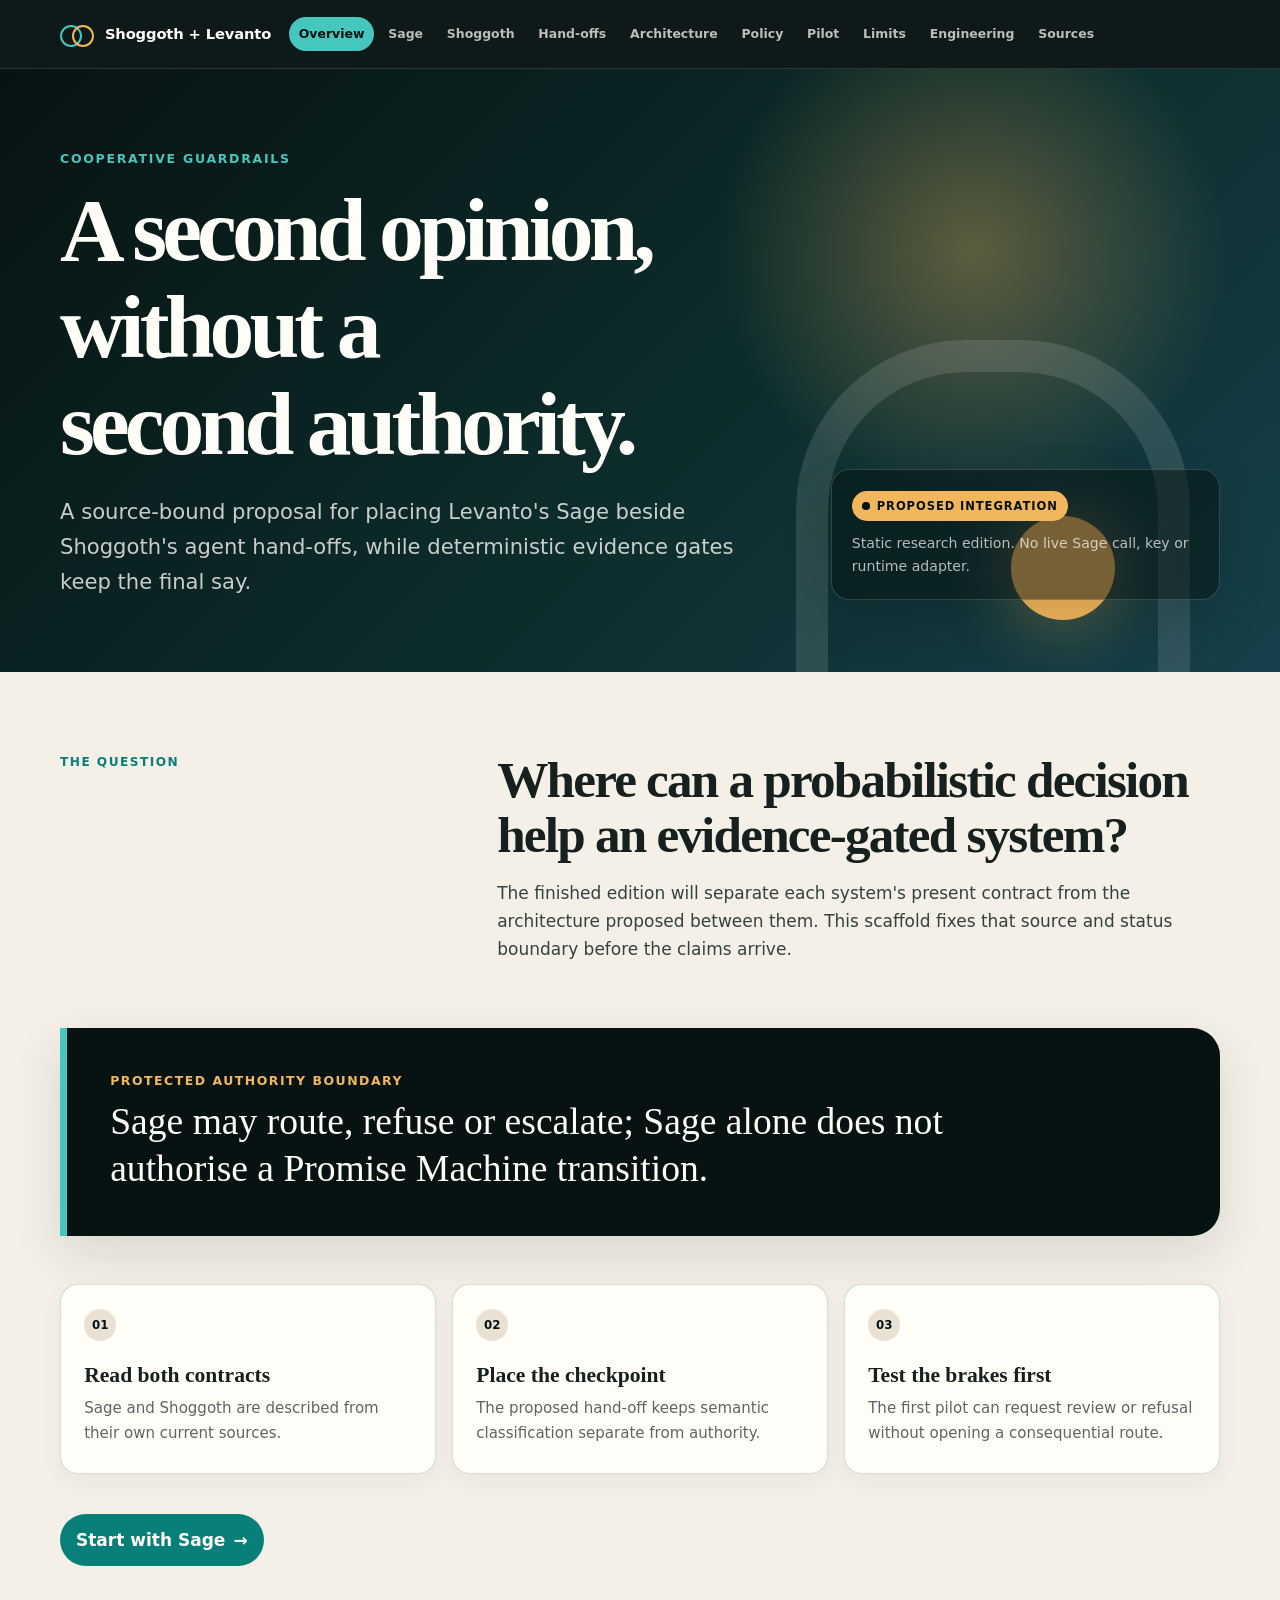
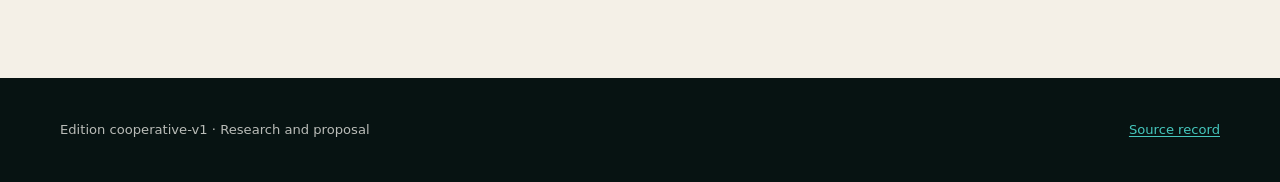
==== commit d828f19d: "merge: integrate step one source contract Co-authored-by: Shoggoth <shoggoth@wildcat.finance> Wildca" ====
--- a/index.html
+++ b/index.html
@@ -3,24 +3,10 @@
 <head>
   <meta charset="utf-8">
   <meta name="viewport" content="width=device-width, initial-scale=1">
-  <meta name="description" content="A source-bound proposal for cooperative guardrails between Shoggoth and Levanto Sage.">
+  <meta name="description" content="A source-bound proposal for cooperative Shoggoth and Levanto guardrails.">
   <meta name="theme-color" content="#071312">
-  <meta property="og:type" content="website">
-  <meta property="og:site_name" content="Shoggoth + Levanto">
-  <meta property="og:title" content="Shoggoth + Levanto">
-  <meta property="og:description" content="A second opinion. Not a second authority.">
-  <meta property="og:url" content="https://laurenceday.github.io/shoggoth-and-levanto/">
-  <meta property="og:image" content="https://laurenceday.github.io/shoggoth-and-levanto/assets/generated/social-preview.webp">
-  <meta property="og:image:width" content="1200">
-  <meta property="og:image:height" content="630">
-  <meta property="og:image:alt" content="Shoggoth and Levanto meet at a cooperative threshold">
-  <meta name="twitter:card" content="summary_large_image">
-  <meta name="twitter:title" content="Shoggoth + Levanto">
-  <meta name="twitter:description" content="A second opinion. Not a second authority.">
-  <meta name="twitter:image" content="https://laurenceday.github.io/shoggoth-and-levanto/assets/generated/social-preview.webp">
-  <link rel="canonical" href="https://laurenceday.github.io/shoggoth-and-levanto/">
-  <title>Shoggoth + Levanto | A second opinion, not a second authority</title>
-  <link rel="stylesheet" href="assets/style.css?v=20260827-3">
+  <title>Shoggoth + Levanto | Cooperative guardrails</title>
+  <link rel="stylesheet" href="assets/style.css?v=20260827">
 </head>
 <body data-page="index">
   <a class="skip-link" href="#main">Skip to content</a>
@@ -43,136 +29,38 @@
   </header>
   <main id="main">
     <section class="hero-shell">
-      <div class="hero-grid hero-with-art">
+      <div class="hero-grid">
         <div class="hero-copy">
-          <p class="eyebrow">A cooperative proposal</p>
-          <h1>A second opinion.<br><em>Not a second authority.</em></h1>
-          <p class="lede claim" data-claim="IDX-THESIS" data-status="proposed">Place Levanto's Sage beside selected Shoggoth hand-offs as a fast semantic checkpoint. Keep evidence, policy and final authority where they already belong: in deterministic local rules and the Promise Machine.</p>
-          <div class="claim-meta">
-            <span class="status" data-status="proposed">Proposed</span>
-            <a class="source-chip" href="sources.html#status-proposed">cooperative-v1</a>
-          </div>
-          <div class="hero-actions">
-            <a class="button-link" href="architecture.html">See the checkpoint</a>
-            <a class="button-link secondary" href="limits.html">Read the limits</a>
-          </div>
+          <p class="eyebrow">Cooperative guardrails</p>
+          <h1>A second opinion, without a second authority.</h1>
+          <p class="lede" data-claim="SHELL-INDEX" data-status="proposed">A source-bound proposal for placing Levanto's Sage beside Shoggoth's agent hand-offs, while deterministic evidence gates keep the final say.</p>
         </div>
-        <figure class="hero-art">
-          <img src="assets/generated/cooperative-threshold.webp" width="1122" height="1402" alt="A lean geometric Wildcat joins blue and gold streams at a sunlit threshold">
-          <figcaption class="art-caption">Original generated artwork · the streams meet; their roles stay distinct</figcaption>
-        </figure>
+        <aside class="status-stack" aria-label="Page status">
+          <span class="status" data-status="proposed">Proposed integration</span>
+          <p>Static research edition. No live Sage call, key or runtime adapter.</p>
+        </aside>
       </div>
     </section>
-
     <div class="page-body">
-      <section class="intro-grid">
-        <p class="section-kicker">The useful overlap</p>
+      <div class="intro-grid">
+        <p class="section-kicker">The question</p>
         <div class="prose">
-          <h2>One system reads the situation. The other governs what the reading may change.</h2>
-          <p class="big-copy claim" data-claim="IDX-SAGE" data-status="vendor-reported">Levanto describes Sage as an API for closed-ended decisions: send content and a question, receive a typed result and confidence that application code can branch on.</p>
-          <div class="claim-meta">
-            <span class="status" data-status="vendor-reported">Vendor-reported</span>
-            <a class="source-chip" href="sources.html#src-L-HOME">L-HOME</a>
-            <a class="source-chip" href="sources.html#src-L-QUICK">L-QUICK</a>
-          </div>
-          <p class="big-copy claim" data-claim="IDX-SHOGGOTH" data-status="current">Shoggoth's current Promise Machine binds a declared transition to named evidence, a consequence level, a refusal and a recovery path. Fiat then carries repository work through signed, receipted delivery gates.</p>
-          <div class="claim-meta">
-            <span class="status" data-status="current">Current</span>
-            <a class="source-chip" href="sources.html#src-SHOGGOTH">SHOGGOTH · 934c471</a>
-          </div>
+          <h2>Where can a probabilistic decision help an evidence-gated system?</h2>
+          <p>The finished edition will separate each system's present contract from the architecture proposed between them. This scaffold fixes that source and status boundary before the claims arrive.</p>
         </div>
-      </section>
-
-      <aside class="boundary-callout claim" data-claim="IDX-BOUNDARY" data-status="proposed">
-        <strong>Authority boundary</strong>
-        <p>Sage can add a route, refusal or escalation signal, but final transition authority remains with the Promise Machine.</p>
-        <div class="claim-meta">
-          <span class="status" data-status="proposed">Proposed</span>
-          <a class="source-chip" href="architecture.html#authority-boundary">ADR-002 boundary</a>
-        </div>
+      </div>
+      <aside class="boundary-callout">
+        <strong>Protected authority boundary</strong>
+        <p>Sage may route, refuse or escalate; Sage alone does not authorise a Promise Machine transition.</p>
       </aside>
-
-      <section class="section-grid">
-        <p class="section-kicker">Read both contracts</p>
-        <div>
-          <div class="comparison">
-            <article class="comparison-panel sage claim" data-claim="IDX-SAGE-ROLE" data-status="vendor-reported">
-              <span class="card-index">Sage</span>
-              <h3>Semantic decision signal</h3>
-              <ul>
-                <li>Answers a closed-ended question about supplied content.</li>
-                <li>Returns a typed result, model metadata and confidence.</li>
-                <li>Leaves the next action to application code.</li>
-              </ul>
-              <div class="claim-meta">
-                <span class="status" data-status="vendor-reported">Vendor-reported</span>
-                <a class="source-chip" href="sources.html#src-L-QUICK">L-QUICK</a>
-              </div>
-            </article>
-            <article class="comparison-panel claim" data-claim="IDX-SHOGGOTH-ROLE" data-status="current">
-              <span class="card-index">Shoggoth</span>
-              <h3>Evidence and delivery authority</h3>
-              <ul>
-                <li>Routes a request to one canonical skill boundary.</li>
-                <li>Preserves evidence classes, refusals and recovery.</li>
-                <li>Receipts consequential repository transitions.</li>
-              </ul>
-              <div class="claim-meta">
-                <span class="status" data-status="current">Current</span>
-                <a class="source-chip" href="sources.html#src-SHOGGOTH">SHOGGOTH</a>
-              </div>
-            </article>
-          </div>
-        </div>
-      </section>
-
-      <section>
-        <div class="section-heading">
-          <p class="section-kicker">The proposed join</p>
-          <h2>Let the model add friction before it earns any route.</h2>
-        </div>
-        <div class="card-grid">
-          <article class="card claim" data-claim="IDX-ENVELOPE" data-status="proposed">
-            <span class="card-index">01 · Bound</span>
-            <h3>Build a closed packet</h3>
-            <p>Local code selects only declared fields, caps their size, removes secrets and binds the policy edition.</p>
-            <div class="claim-meta"><span class="status" data-status="proposed">Proposed</span></div>
-          </article>
-          <article class="card claim" data-claim="IDX-ASK" data-status="proposed">
-            <span class="card-index">02 · Ask</span>
-            <h3>Ask one fixed question</h3>
-            <p>Sage returns a typed result. A strict adapter rejects malformed, unavailable or model-incompatible responses.</p>
-            <div class="claim-meta"><span class="status" data-status="proposed">Proposed</span></div>
-          </article>
-          <article class="card claim" data-claim="IDX-ROUTE" data-status="proposed">
-            <span class="card-index">03 · Govern</span>
-            <h3>Choose locally</h3>
-            <p>Deterministic policy may route, review or refuse. The original Promise Machine gate still decides whether the transition is allowed.</p>
-            <div class="claim-meta"><span class="status" data-status="proposed">Proposed</span></div>
-          </article>
-        </div>
-      </section>
-
-      <section class="section-grid">
-        <p class="section-kicker">What this edition is</p>
-        <div class="prose claim" data-claim="IDX-STATIC" data-status="current">
-          <h2>A research site, not a hidden connector.</h2>
-          <p class="big-copy">These pages ship no JavaScript, make no Sage request and contain no API key. Their examples are fixed, labelled and unexecuted. The live adapter remains a later decision with its own security, privacy and operations work.</p>
-          <div class="claim-meta">
-            <span class="status" data-status="current">Current</span>
-            <a class="source-chip" href="sources.html#src-TARGET">TARGET</a>
-          </div>
-        </div>
-      </section>
-
-      <a class="next-link" href="sage.html">Start with Sage's published contract</a>
+      <div class="card-grid" aria-label="Site reading order">
+        <article class="card"><span class="card-index">01</span><h3>Read both contracts</h3><p>Sage and Shoggoth are described from their own current sources.</p></article>
+        <article class="card"><span class="card-index">02</span><h3>Place the checkpoint</h3><p>The proposed hand-off keeps semantic classification separate from authority.</p></article>
+        <article class="card"><span class="card-index">03</span><h3>Test the brakes first</h3><p>The first pilot can request review or refusal without opening a consequential route.</p></article>
+      </div>
+      <a class="next-link" href="sage.html">Start with Sage</a>
     </div>
   </main>
-  <footer class="site-footer">
-    <div class="footer-shell">
-      <p data-edition="cooperative-v1">Edition cooperative-v1 · observed 2026-08-27 · research and proposal</p>
-      <p><a href="sources.html">Source and claim record</a></p>
-    </div>
-  </footer>
+  <footer class="site-footer"><div class="footer-shell"><p data-edition="cooperative-v1">Edition cooperative-v1 · Research and proposal</p><p><a href="sources.html">Source record</a></p></div></footer>
 </body>
 </html>
--- a/assets/style.css
+++ b/assets/style.css
@@ -1,28 +1,21 @@
 :root {
   --night: #071312;
-  --night-2: #0d2422;
-  --night-3: #153735;
-  --ink: #17211f;
-  --muted: #586663;
-  --paper: #f3efe5;
-  --paper-2: #e8e0d1;
+  --night-soft: #10211f;
+  --ink: #15201f;
+  --muted: #5b6764;
+  --paper: #f4f0e7;
+  --paper-deep: #e9e2d4;
   --white: #fffdf8;
-  --aqua: #5bd6ca;
-  --aqua-deep: #087f78;
-  --blue: #79bde4;
-  --sun: #f4b958;
-  --sun-deep: #b97319;
-  --coral: #d96e5d;
-  --plum: #86689c;
-  --line: rgba(23, 33, 31, 0.16);
-  --line-light: rgba(255, 253, 248, 0.16);
-  --shadow: 0 22px 60px rgba(18, 31, 29, 0.14);
-  --shadow-small: 0 10px 28px rgba(18, 31, 29, 0.1);
-  --radius-xl: 34px;
-  --radius-lg: 24px;
-  --radius-md: 16px;
-  --content: 1180px;
-  --reading: 820px;
+  --aqua: #46c7bd;
+  --aqua-dark: #087f79;
+  --sky: #7fbfd1;
+  --sun: #f2b75c;
+  --coral: #dc735d;
+  --line: rgba(21, 32, 31, 0.16);
+  --shadow: 0 18px 50px rgba(18, 31, 29, 0.12);
+  --radius-lg: 28px;
+  --radius-md: 18px;
+  --content: 1160px;
 }
 
 * {
@@ -36,10 +29,7 @@
 body {
   margin: 0;
   color: var(--ink);
-  background:
-    linear-gradient(rgba(23, 33, 31, 0.035) 1px, transparent 1px),
-    var(--paper);
-  background-size: 100% 44px;
+  background: var(--paper);
   font-family: Inter, ui-sans-serif, system-ui, -apple-system, BlinkMacSystemFont,
     "Segoe UI", sans-serif;
   font-size: 17px;
@@ -47,20 +37,9 @@
   text-rendering: optimizeLegibility;
 }
 
-img,
-svg {
-  display: block;
-  max-width: 100%;
-}
-
-img {
-  height: auto;
-}
-
 a {
-  color: var(--aqua-deep);
-  text-decoration-thickness: 1px;
-  text-underline-offset: 0.19em;
+  color: var(--aqua-dark);
+  text-underline-offset: 0.18em;
 }
 
 a:hover {
@@ -68,22 +47,11 @@
 }
 
 a:focus-visible,
+button:focus-visible,
 [tabindex]:focus-visible {
   outline: 3px solid var(--sun);
   outline-offset: 4px;
   border-radius: 4px;
-}
-
-code,
-pre {
-  font-family: "SFMono-Regular", Consolas, "Liberation Mono", monospace;
-}
-
-code {
-  padding: 0.08rem 0.3rem;
-  background: rgba(8, 127, 120, 0.1);
-  border-radius: 5px;
-  font-size: 0.9em;
 }
 
 .skip-link {
@@ -91,11 +59,10 @@
   z-index: 100;
   top: 0.75rem;
   left: 0.75rem;
-  padding: 0.65rem 0.95rem;
+  padding: 0.65rem 0.9rem;
   color: var(--night);
   background: var(--sun);
   border-radius: 999px;
-  font-weight: 800;
   transform: translateY(-200%);
 }
 
@@ -109,16 +76,16 @@
   top: 0;
   color: var(--white);
   background: rgba(7, 19, 18, 0.97);
-  border-bottom: 1px solid var(--line-light);
+  border-bottom: 1px solid rgba(255, 255, 255, 0.12);
   backdrop-filter: blur(14px);
 }
 
 .nav-shell {
   display: flex;
   align-items: center;
-  gap: 1.15rem;
+  gap: 1.1rem;
   width: min(calc(100% - 2rem), var(--content));
-  min-height: 70px;
+  min-height: 68px;
   margin: 0 auto;
 }
 
@@ -128,8 +95,8 @@
   align-items: center;
   gap: 0.68rem;
   color: var(--white);
-  font-size: 0.91rem;
-  font-weight: 850;
+  font-size: 0.92rem;
+  font-weight: 800;
   letter-spacing: -0.01em;
   text-decoration: none;
 }
@@ -137,7 +104,7 @@
 .brand-mark {
   position: relative;
   display: inline-block;
-  width: 35px;
+  width: 34px;
   height: 25px;
 }
 
@@ -165,8 +132,8 @@
 .nav-links {
   display: flex;
   flex: 1 1 auto;
+  gap: 0.25rem;
   align-items: center;
-  gap: 0.2rem;
   overflow-x: auto;
   padding: 0.55rem 0;
   scrollbar-width: thin;
@@ -174,11 +141,11 @@
 
 .nav-links a {
   flex: 0 0 auto;
-  padding: 0.42rem 0.6rem;
+  padding: 0.42rem 0.62rem;
   color: rgba(255, 253, 248, 0.72);
   border-radius: 999px;
-  font-size: 0.76rem;
-  font-weight: 750;
+  font-size: 0.78rem;
+  font-weight: 700;
   text-decoration: none;
 }
 
@@ -198,768 +165,238 @@
   overflow: hidden;
   color: var(--white);
   background:
-    radial-gradient(circle at 82% 18%, rgba(244, 185, 88, 0.28), transparent 25%),
-    radial-gradient(circle at 7% 90%, rgba(91, 214, 202, 0.17), transparent 27%),
-    linear-gradient(135deg, var(--night) 0%, #0a2927 52%, #173e45 100%);
+    radial-gradient(circle at 76% 30%, rgba(242, 183, 92, 0.34), transparent 24%),
+    linear-gradient(135deg, #071312 0%, #0c2c2b 54%, #16404a 100%);
 }
 
 .hero-shell::before {
   position: absolute;
   z-index: -1;
-  top: -170px;
-  right: -110px;
-  width: 510px;
-  height: 510px;
+  right: 7%;
+  bottom: -110px;
+  width: 330px;
+  height: 410px;
   content: "";
-  border: 1px solid rgba(255, 253, 248, 0.13);
+  border: 32px solid rgba(255, 253, 248, 0.12);
+  border-bottom: 0;
+  border-radius: 170px 170px 0 0;
+}
+
+.hero-shell::after {
+  position: absolute;
+  z-index: -1;
+  right: 165px;
+  bottom: 52px;
+  width: 104px;
+  height: 104px;
+  content: "";
+  background: var(--sun);
   border-radius: 50%;
-  box-shadow:
-    0 0 0 60px rgba(255, 253, 248, 0.025),
-    0 0 0 120px rgba(255, 253, 248, 0.02);
+  box-shadow: 0 0 70px rgba(242, 183, 92, 0.45);
 }
 
 .hero-grid {
   display: grid;
-  grid-template-columns: minmax(0, 1.15fr) minmax(280px, 0.85fr);
-  gap: clamp(2rem, 5vw, 5.5rem);
-  align-items: center;
+  grid-template-columns: minmax(0, 1.3fr) minmax(230px, 0.7fr);
+  gap: 3rem;
+  align-items: end;
   width: min(calc(100% - 2rem), var(--content));
-  min-height: 520px;
+  min-height: 500px;
   margin: 0 auto;
-  padding: clamp(4rem, 8vw, 7rem) 0;
-}
-
-.hero-grid.hero-with-art {
-  grid-template-columns: minmax(0, 0.88fr) minmax(340px, 0.72fr);
-  min-height: 680px;
+  padding: 5rem 0 4.5rem;
 }
 
 .hero-copy {
   max-width: 760px;
 }
 
-.eyebrow,
-.section-kicker {
+.eyebrow {
   margin: 0 0 0.8rem;
   color: var(--aqua);
-  font-size: 0.75rem;
+  font-size: 0.78rem;
   font-weight: 850;
   letter-spacing: 0.14em;
   text-transform: uppercase;
 }
 
-.hero-copy h1 {
-  max-width: 880px;
+h1,
+h2,
+h3 {
+  font-family: Georgia, "Times New Roman", serif;
+  font-weight: 650;
+  line-height: 1.08;
+  text-wrap: balance;
+}
+
+h1 {
+  max-width: 860px;
   margin: 0;
-  font-family: Georgia, "Times New Roman", serif;
-  font-size: clamp(3rem, 7.4vw, 6.5rem);
-  font-weight: 500;
+  font-size: clamp(3rem, 7vw, 6.6rem);
   letter-spacing: -0.055em;
-  line-height: 0.94;
-}
-
-.hero-copy h1 em {
-  color: var(--sun);
-  font-style: normal;
+}
+
+h2 {
+  margin: 0 0 1rem;
+  font-size: clamp(2rem, 4vw, 3.5rem);
+  letter-spacing: -0.035em;
+}
+
+h3 {
+  margin: 0 0 0.55rem;
+  font-size: 1.35rem;
 }
 
 .lede {
-  max-width: 700px;
-  margin: 1.6rem 0 0;
-  color: rgba(255, 253, 248, 0.82);
-  font-size: clamp(1.05rem, 1.8vw, 1.28rem);
-  line-height: 1.55;
-}
-
-.hero-actions {
-  display: flex;
-  flex-wrap: wrap;
-  gap: 0.8rem;
-  margin-top: 2rem;
-}
-
-.button-link {
-  display: inline-flex;
-  align-items: center;
-  min-height: 46px;
-  padding: 0.72rem 1.05rem;
-  color: var(--night);
-  background: var(--aqua);
-  border: 1px solid transparent;
-  border-radius: 999px;
-  font-size: 0.86rem;
-  font-weight: 850;
-  text-decoration: none;
-}
-
-.button-link.secondary {
-  color: var(--white);
-  background: transparent;
-  border-color: rgba(255, 253, 248, 0.35);
-}
-
-.hero-art {
-  position: relative;
-  align-self: stretch;
-  min-height: 520px;
-}
-
-.hero-art img {
-  width: 100%;
-  height: 100%;
-  object-fit: cover;
-  object-position: center 51%;
-  border: 1px solid rgba(255, 253, 248, 0.2);
-  border-radius: var(--radius-xl);
-  box-shadow: 0 28px 70px rgba(0, 0, 0, 0.28);
-}
-
-.art-caption {
-  position: absolute;
-  right: 1rem;
-  bottom: 1rem;
-  left: 1rem;
-  margin: 0;
-  padding: 0.7rem 0.85rem;
-  color: rgba(255, 253, 248, 0.88);
-  background: rgba(7, 19, 18, 0.78);
-  border: 1px solid rgba(255, 253, 248, 0.15);
-  border-radius: 12px;
-  font-size: 0.75rem;
-  backdrop-filter: blur(8px);
+  max-width: 720px;
+  margin: 1.4rem 0 0;
+  color: rgba(255, 253, 248, 0.78);
+  font-size: clamp(1.08rem, 2vw, 1.32rem);
 }
 
 .status-stack {
   align-self: end;
   padding: 1.25rem;
-  background: rgba(255, 253, 248, 0.08);
-  border: 1px solid rgba(255, 253, 248, 0.16);
+  background: rgba(7, 19, 18, 0.52);
+  border: 1px solid rgba(255, 255, 255, 0.16);
   border-radius: var(--radius-md);
+  box-shadow: 0 20px 50px rgba(0, 0, 0, 0.14);
 }
 
 .status-stack p {
   margin: 0.7rem 0 0;
-  color: rgba(255, 253, 248, 0.72);
-  font-size: 0.86rem;
+  color: rgba(255, 253, 248, 0.7);
+  font-size: 0.88rem;
 }
 
 .status {
   display: inline-flex;
   align-items: center;
-  gap: 0.35rem;
-  padding: 0.28rem 0.62rem;
-  color: var(--ink);
-  background: var(--paper-2);
+  gap: 0.42rem;
+  padding: 0.34rem 0.66rem;
+  color: var(--night);
+  background: var(--sun);
   border-radius: 999px;
-  font-size: 0.68rem;
+  font-size: 0.72rem;
   font-weight: 850;
-  letter-spacing: 0.07em;
-  line-height: 1.4;
+  letter-spacing: 0.08em;
   text-transform: uppercase;
 }
 
 .status::before {
-  width: 7px;
-  height: 7px;
+  width: 0.48rem;
+  height: 0.48rem;
   content: "";
   background: currentColor;
   border-radius: 50%;
 }
 
-.status[data-status="current"] {
-  color: #0a716b;
-  background: #d9f3ed;
-}
-
-.status[data-status="vendor-reported"] {
-  color: #8b5b16;
-  background: #fae8c4;
-}
-
-.status[data-status="inferred"] {
-  color: #395f8c;
-  background: #ddeaf6;
-}
-
-.status[data-status="proposed"] {
-  color: #7a405f;
-  background: #f3dfe9;
-}
-
-.status[data-status="illustrative"] {
-  color: #664d83;
-  background: #eae1f2;
-}
-
-.status[data-status="unknown"] {
-  color: #5d6462;
-  background: #e5e6e3;
-}
-
 .page-body {
   width: min(calc(100% - 2rem), var(--content));
   margin: 0 auto;
-  padding: clamp(4rem, 7vw, 6.5rem) 0;
-}
-
-.page-body > * + * {
-  margin-top: clamp(3.5rem, 7vw, 6rem);
-}
-
-.intro-grid,
-.section-grid {
+  padding: 5rem 0 7rem;
+}
+
+.intro-grid {
   display: grid;
-  grid-template-columns: minmax(150px, 0.34fr) minmax(0, 1fr);
-  gap: clamp(2rem, 6vw, 6rem);
+  grid-template-columns: minmax(0, 0.7fr) minmax(0, 1.3fr);
+  gap: 3rem;
   align-items: start;
 }
 
-.section-grid > * {
-  min-width: 0;
-}
-
 .section-kicker {
-  position: sticky;
-  top: 96px;
-  color: var(--aqua-deep);
+  margin: 0;
+  color: var(--aqua-dark);
+  font-size: 0.76rem;
+  font-weight: 850;
+  letter-spacing: 0.12em;
+  text-transform: uppercase;
 }
 
 .prose {
-  max-width: var(--reading);
-}
-
-.prose h2,
-.section-heading h2 {
-  margin: 0 0 1.1rem;
+  max-width: 760px;
+}
+
+.prose > :first-child {
+  margin-top: 0;
+}
+
+.prose p {
+  color: #35413f;
+}
+
+.boundary-callout {
+  margin: 3rem 0;
+  padding: clamp(1.5rem, 4vw, 2.7rem);
+  color: var(--white);
+  background: var(--night);
+  border-left: 7px solid var(--aqua);
+  border-radius: 0 var(--radius-lg) var(--radius-lg) 0;
+  box-shadow: var(--shadow);
+}
+
+.boundary-callout strong {
+  display: block;
+  margin-bottom: 0.45rem;
+  color: var(--sun);
+  font-size: 0.78rem;
+  letter-spacing: 0.12em;
+  text-transform: uppercase;
+}
+
+.boundary-callout p {
+  max-width: 900px;
+  margin: 0;
   font-family: Georgia, "Times New Roman", serif;
-  font-size: clamp(2rem, 4.2vw, 3.55rem);
-  font-weight: 500;
-  letter-spacing: -0.035em;
-  line-height: 1.04;
-}
-
-.prose h3 {
-  margin: 2.2rem 0 0.7rem;
-  font-size: 1.18rem;
-  line-height: 1.3;
-}
-
-.prose p {
-  margin: 0 0 1rem;
-}
-
-.prose .big-copy {
-  color: var(--muted);
-  font-size: clamp(1.1rem, 2vw, 1.35rem);
-  line-height: 1.55;
-}
-
-.claim {
-  position: relative;
-}
-
-.claim-meta {
-  display: flex;
-  flex-wrap: wrap;
-  gap: 0.45rem;
-  align-items: center;
-  margin-top: 1rem;
-}
-
-.source-chip {
-  display: inline-flex;
-  align-items: center;
-  min-height: 26px;
-  padding: 0.22rem 0.52rem;
-  color: var(--muted);
-  background: rgba(255, 253, 248, 0.6);
-  border: 1px solid var(--line);
-  border-radius: 999px;
-  font-size: 0.67rem;
-  font-weight: 760;
-  letter-spacing: 0.03em;
-  text-decoration: none;
-}
-
-.source-chip:hover {
-  color: var(--ink);
-  background: var(--white);
+  font-size: clamp(1.45rem, 3vw, 2.35rem);
+  line-height: 1.25;
 }
 
 .card-grid {
   display: grid;
   grid-template-columns: repeat(3, minmax(0, 1fr));
   gap: 1rem;
-}
-
-.card-grid.two {
-  grid-template-columns: repeat(2, minmax(0, 1fr));
+  margin-top: 2rem;
 }
 
 .card {
-  position: relative;
-  min-height: 220px;
+  min-height: 190px;
   padding: 1.45rem;
-  overflow: hidden;
-  background: rgba(255, 253, 248, 0.8);
+  background: var(--white);
   border: 1px solid var(--line);
-  border-radius: var(--radius-lg);
-  box-shadow: var(--shadow-small);
-}
-
-.card::after {
-  position: absolute;
-  right: -38px;
-  bottom: -38px;
-  width: 100px;
-  height: 100px;
-  content: "";
-  background: var(--paper-2);
-  border-radius: 50%;
-}
-
-.card h3 {
-  position: relative;
-  z-index: 1;
-  margin: 0.8rem 0 0.55rem;
-  font-size: 1.16rem;
-  line-height: 1.25;
+  border-radius: var(--radius-md);
+  box-shadow: 0 8px 24px rgba(21, 32, 31, 0.05);
 }
 
 .card p {
-  position: relative;
-  z-index: 1;
   margin: 0;
   color: var(--muted);
-}
-
-.card .claim-meta {
-  position: relative;
-  z-index: 1;
+  font-size: 0.94rem;
 }
 
 .card-index {
-  color: var(--aqua-deep);
-  font-size: 0.72rem;
-  font-weight: 900;
-  letter-spacing: 0.12em;
-  text-transform: uppercase;
-}
-
-.boundary-callout {
-  position: relative;
-  overflow: hidden;
-  padding: clamp(1.7rem, 4vw, 3.2rem);
-  color: var(--white);
-  background:
-    linear-gradient(135deg, rgba(91, 214, 202, 0.14), transparent 45%),
-    var(--night);
-  border-radius: var(--radius-xl);
-  box-shadow: var(--shadow);
-}
-
-.boundary-callout::after {
-  position: absolute;
-  right: -90px;
-  bottom: -130px;
-  width: 280px;
-  height: 280px;
-  content: "";
-  border: 42px solid rgba(244, 185, 88, 0.16);
+  display: inline-flex;
+  width: 2rem;
+  height: 2rem;
+  align-items: center;
+  justify-content: center;
+  margin-bottom: 1.4rem;
+  color: var(--night);
+  background: var(--paper-deep);
   border-radius: 50%;
-}
-
-.boundary-callout strong {
-  display: block;
-  color: var(--aqua);
-  font-size: 0.72rem;
-  letter-spacing: 0.13em;
-  text-transform: uppercase;
-}
-
-.boundary-callout p {
-  position: relative;
-  z-index: 1;
-  max-width: 920px;
-  margin: 0.7rem 0 0;
-  font-family: Georgia, "Times New Roman", serif;
-  font-size: clamp(1.75rem, 4vw, 3.4rem);
-  letter-spacing: -0.035em;
-  line-height: 1.08;
-}
-
-.flow {
-  display: grid;
-  grid-template-columns: repeat(5, minmax(0, 1fr));
-  gap: 0.7rem;
-  align-items: stretch;
-}
-
-.flow-step {
-  position: relative;
-  min-height: 210px;
-  padding: 1.2rem;
-  color: var(--white);
-  background: var(--night-2);
-  border: 1px solid var(--line-light);
-  border-radius: var(--radius-md);
-}
-
-.flow-step:not(:last-child)::after {
-  position: absolute;
-  z-index: 3;
-  top: 50%;
-  right: -0.72rem;
-  width: 0.72rem;
-  height: 2px;
-  content: "";
-  background: var(--sun);
-}
-
-.flow-step .card-index {
-  color: var(--sun);
-}
-
-.flow-step h3 {
-  margin: 0.75rem 0 0.5rem;
-  font-size: 1rem;
-  line-height: 1.2;
-}
-
-.flow-step p {
-  margin: 0;
-  color: rgba(255, 253, 248, 0.68);
-  font-size: 0.84rem;
-}
-
-.flow-step.sage {
-  background: #17334b;
-}
-
-.flow-step.local {
-  background: #23342f;
-}
-
-.flow-step.authority {
-  background: #3a2931;
-}
-
-.comparison {
-  display: grid;
-  grid-template-columns: repeat(2, minmax(0, 1fr));
-  gap: 1rem;
-}
-
-.comparison-panel {
-  padding: clamp(1.4rem, 3vw, 2.2rem);
-  background: var(--white);
-  border: 1px solid var(--line);
-  border-top: 7px solid var(--aqua);
-  border-radius: var(--radius-lg);
-  box-shadow: var(--shadow-small);
-}
-
-.comparison-panel.sage {
-  border-top-color: var(--blue);
-}
-
-.comparison-panel h3 {
-  margin: 0 0 0.8rem;
-  font-size: 1.25rem;
-}
-
-.comparison-panel ul,
-.check-list,
-.source-list {
-  margin: 0;
-  padding: 0;
-  list-style: none;
-}
-
-.comparison-panel li,
-.check-list li {
-  position: relative;
-  padding: 0.72rem 0 0.72rem 1.5rem;
-  border-top: 1px solid var(--line);
-}
-
-.comparison-panel li:first-child,
-.check-list li:first-child {
-  border-top: 0;
-}
-
-.comparison-panel li::before,
-.check-list li::before {
-  position: absolute;
-  top: 1.22rem;
-  left: 0;
-  width: 8px;
-  height: 8px;
-  content: "";
-  background: var(--aqua-deep);
-  border-radius: 50%;
-}
-
-.data-table-wrap {
-  max-width: 100%;
-  overflow-x: auto;
-  background: rgba(255, 253, 248, 0.75);
-  border: 1px solid var(--line);
-  border-radius: var(--radius-lg);
-  box-shadow: var(--shadow-small);
-}
-
-.data-table {
-  width: 100%;
-  border-collapse: collapse;
-  min-width: 720px;
-}
-
-.data-table th,
-.data-table td {
-  padding: 1rem;
-  text-align: left;
-  vertical-align: top;
-  border-bottom: 1px solid var(--line);
-}
-
-.data-table tr:last-child td {
-  border-bottom: 0;
-}
-
-.data-table th {
-  color: var(--muted);
-  background: var(--paper-2);
-  font-size: 0.7rem;
-  letter-spacing: 0.08em;
-  text-transform: uppercase;
-}
-
-.data-table td {
-  font-size: 0.9rem;
-}
-
-.data-table td:first-child {
-  font-weight: 800;
-}
-
-.code-sample {
-  overflow-x: auto;
-  margin: 0;
-  padding: 1.4rem;
-  color: #dff8f4;
-  background: var(--night);
-  border: 1px solid var(--line-light);
-  border-radius: var(--radius-lg);
-  box-shadow: var(--shadow);
-  font-size: 0.8rem;
-  line-height: 1.55;
-}
-
-.code-sample code {
-  padding: 0;
-  color: inherit;
-  background: transparent;
-}
-
-.example-label {
-  display: inline-flex;
-  margin-bottom: 0.65rem;
-  padding: 0.25rem 0.55rem;
-  color: #4e3b6d;
-  background: #ece3f5;
-  border: 1px solid #d6c4e7;
-  border-radius: 999px;
-  font-size: 0.68rem;
+  font-size: 0.74rem;
   font-weight: 850;
-  letter-spacing: 0.06em;
-  text-transform: uppercase;
-}
-
-.route-grid {
-  display: grid;
-  grid-template-columns: repeat(3, minmax(0, 1fr));
-  gap: 1rem;
-}
-
-.route {
-  padding: 1.5rem;
-  background: var(--white);
-  border: 1px solid var(--line);
-  border-radius: var(--radius-lg);
-}
-
-.route.route {
-  border-top: 7px solid var(--aqua);
-}
-
-.route.review {
-  border-top-color: var(--sun);
-}
-
-.route.refuse {
-  border-top-color: var(--coral);
-}
-
-.route h3 {
-  margin: 0 0 0.55rem;
-}
-
-.route p {
-  margin: 0;
-  color: var(--muted);
-}
-
-.timeline {
-  position: relative;
-  display: grid;
-  gap: 1rem;
-}
-
-.timeline::before {
-  position: absolute;
-  top: 1rem;
-  bottom: 1rem;
-  left: 20px;
-  width: 2px;
-  content: "";
-  background: var(--aqua);
-}
-
-.timeline-item {
-  position: relative;
-  display: grid;
-  grid-template-columns: 42px minmax(0, 1fr);
-  gap: 1.2rem;
-  align-items: start;
-}
-
-.timeline-number {
-  z-index: 1;
-  display: grid;
-  width: 42px;
-  height: 42px;
-  place-items: center;
-  color: var(--night);
-  background: var(--sun);
-  border: 5px solid var(--paper);
-  border-radius: 50%;
-  font-size: 0.75rem;
-  font-weight: 900;
-}
-
-.timeline-copy {
-  padding: 0.2rem 0 1.4rem;
-}
-
-.timeline-copy h3 {
-  margin: 0 0 0.35rem;
-}
-
-.timeline-copy p {
-  max-width: 760px;
-  margin: 0;
-  color: var(--muted);
-}
-
-.risk-grid {
-  display: grid;
-  grid-template-columns: repeat(2, minmax(0, 1fr));
-  gap: 1rem;
-}
-
-.risk {
-  padding: 1.35rem;
-  background: rgba(255, 253, 248, 0.82);
-  border: 1px solid var(--line);
-  border-left: 7px solid var(--coral);
-  border-radius: var(--radius-md);
-}
-
-.risk h3 {
-  margin: 0 0 0.5rem;
-  font-size: 1rem;
-}
-
-.risk p {
-  margin: 0;
-  color: var(--muted);
-  font-size: 0.9rem;
-}
-
-.source-list {
-  display: grid;
-  gap: 0.8rem;
-}
-
-.source-entry {
-  display: grid;
-  grid-template-columns: minmax(120px, 0.28fr) minmax(0, 1fr);
-  gap: 1rem;
-  padding: 1.1rem 1.2rem;
-  background: rgba(255, 253, 248, 0.82);
-  border: 1px solid var(--line);
-  border-radius: var(--radius-md);
-}
-
-.source-entry h3 {
-  margin: 0;
-  font-size: 0.82rem;
-  overflow-wrap: anywhere;
-}
-
-.source-entry p {
-  margin: 0;
-  color: var(--muted);
-  font-size: 0.86rem;
-}
-
-.source-entry a {
-  overflow-wrap: anywhere;
-}
-
-.status-key {
-  display: grid;
-  grid-template-columns: repeat(3, minmax(0, 1fr));
-  gap: 0.7rem;
-}
-
-.status-key > div {
-  padding: 1rem;
-  background: rgba(255, 253, 248, 0.75);
-  border: 1px solid var(--line);
-  border-radius: var(--radius-md);
-}
-
-.status-key p {
-  margin: 0.55rem 0 0;
-  color: var(--muted);
-  font-size: 0.8rem;
-}
-
-.note {
-  padding: 1.15rem 1.25rem;
-  color: var(--muted);
-  background: rgba(244, 185, 88, 0.14);
-  border: 1px solid rgba(185, 115, 25, 0.25);
-  border-radius: var(--radius-md);
-  font-size: 0.9rem;
-}
-
-.note strong {
-  color: var(--ink);
 }
 
 .next-link {
   display: inline-flex;
   align-items: center;
   gap: 0.5rem;
-  padding: 0.8rem 1.1rem;
+  margin-top: 2.5rem;
+  padding: 0.72rem 1rem;
   color: var(--white);
-  background: var(--night);
+  background: var(--aqua-dark);
   border-radius: 999px;
-  font-size: 0.86rem;
-  font-weight: 850;
+  font-weight: 800;
   text-decoration: none;
 }
 
@@ -968,19 +405,18 @@
 }
 
 .site-footer {
-  color: rgba(255, 253, 248, 0.7);
+  color: rgba(255, 253, 248, 0.72);
   background: var(--night);
-  border-top: 1px solid var(--line-light);
 }
 
 .footer-shell {
   display: flex;
   justify-content: space-between;
-  gap: 1rem;
+  gap: 2rem;
   width: min(calc(100% - 2rem), var(--content));
   margin: 0 auto;
-  padding: 2rem 0;
-  font-size: 0.78rem;
+  padding: 2.6rem 0;
+  font-size: 0.82rem;
 }
 
 .footer-shell p {
@@ -991,98 +427,61 @@
   color: var(--aqua);
 }
 
-@media (max-width: 940px) {
+@media (max-width: 900px) {
+  .nav-shell {
+    align-items: flex-start;
+    flex-direction: column;
+    gap: 0;
+    padding-top: 0.75rem;
+  }
+
+  .nav-links {
+    width: 100%;
+  }
+
   .hero-grid,
-  .hero-grid.hero-with-art {
+  .intro-grid {
     grid-template-columns: 1fr;
+  }
+
+  .hero-grid {
     min-height: 0;
-  }
-
-  .hero-art {
-    min-height: 530px;
-  }
-
-  .card-grid,
-  .route-grid,
-  .status-key {
-    grid-template-columns: repeat(2, minmax(0, 1fr));
-  }
-
-  .flow {
-    grid-template-columns: 1fr;
-  }
-
-  .flow-step {
-    min-height: 0;
-  }
-
-  .flow-step:not(:last-child)::after {
-    top: auto;
-    right: auto;
-    bottom: -0.72rem;
-    left: 50%;
-    width: 2px;
-    height: 0.72rem;
-  }
-}
-
-@media (max-width: 700px) {
+    padding: 4rem 0;
+  }
+
+  .status-stack {
+    max-width: 420px;
+  }
+
+  .card-grid {
+    grid-template-columns: 1fr 1fr;
+  }
+}
+
+@media (max-width: 620px) {
   body {
     font-size: 16px;
   }
 
-  .nav-shell {
-    display: block;
-    padding-top: 0.65rem;
-  }
-
-  .brand {
-    min-height: 38px;
-  }
-
-  .hero-grid,
-  .hero-grid.hero-with-art {
-    padding: 3.5rem 0;
-  }
-
-  .hero-copy h1 {
-    font-size: clamp(2.7rem, 15vw, 4.6rem);
-  }
-
-  .hero-art {
-    min-height: 450px;
-  }
-
-  .intro-grid,
-  .section-grid,
-  .source-entry {
+  .hero-shell::before {
+    right: -110px;
+  }
+
+  .hero-shell::after {
+    right: 20px;
+  }
+
+  .page-body {
+    padding: 3.5rem 0 5rem;
+  }
+
+  .card-grid {
     grid-template-columns: 1fr;
-    gap: 1rem;
-  }
-
-  .section-kicker {
-    position: static;
-  }
-
-  .card-grid,
-  .card-grid.two,
-  .comparison,
-  .route-grid,
-  .risk-grid,
-  .status-key {
-    grid-template-columns: 1fr;
-  }
-
-  .card {
-    min-height: 0;
   }
 
   .footer-shell {
-    display: block;
-  }
-
-  .footer-shell p + p {
-    margin-top: 0.65rem;
+    align-items: flex-start;
+    flex-direction: column;
   }
 }
 
@@ -1094,76 +493,63 @@
 
 @media print {
   :root {
-    --paper: #fff;
-    --white: #fff;
-    --ink: #000;
-    --muted: #333;
+    --paper: #ffffff;
   }
 
   body {
-    background: #fff;
-    color: #000;
+    color: #000000;
+    background: #ffffff;
     font-size: 11pt;
   }
 
   .site-header,
-  .hero-actions,
-  .next-link,
-  .skip-link {
+  .skip-link,
+  .next-link {
     display: none;
   }
 
-  .hero-shell,
-  .boundary-callout,
-  .flow-step,
-  .site-footer {
-    color: #000;
-    background: #fff;
-    border: 1px solid #bbb;
-    box-shadow: none;
+  .hero-shell {
+    color: #000000;
+    background: #ffffff;
+    border-bottom: 2px solid #000000;
   }
 
   .hero-shell::before,
-  .boundary-callout::after,
-  .card::after {
+  .hero-shell::after {
     display: none;
   }
 
-  .hero-grid,
-  .hero-grid.hero-with-art {
+  .hero-grid {
     min-height: 0;
     padding: 1.5rem 0;
   }
 
-  .hero-copy h1,
-  .boundary-callout p {
-    color: #000;
-  }
-
   .lede,
-  .flow-step p,
-  .site-footer,
+  .status-stack p {
+    color: #222222;
+  }
+
+  .status-stack,
+  .card,
+  .boundary-callout {
+    color: #000000;
+    background: #ffffff;
+    border: 1px solid #555555;
+    box-shadow: none;
+  }
+
+  .boundary-callout strong,
   .footer-shell a {
-    color: #333;
-  }
-
-  .hero-art {
-    max-width: 360px;
-    min-height: 0;
-  }
-
-  .card,
-  .comparison-panel,
-  .route,
-  .risk,
-  .source-entry,
-  .data-table-wrap {
-    break-inside: avoid;
-    box-shadow: none;
+    color: #000000;
+  }
+
+  .site-footer {
+    color: #000000;
+    background: #ffffff;
+    border-top: 1px solid #555555;
   }
 
   a {
-    color: inherit;
-    text-decoration: none;
-  }
-}
+    color: #000000;
+  }
+}
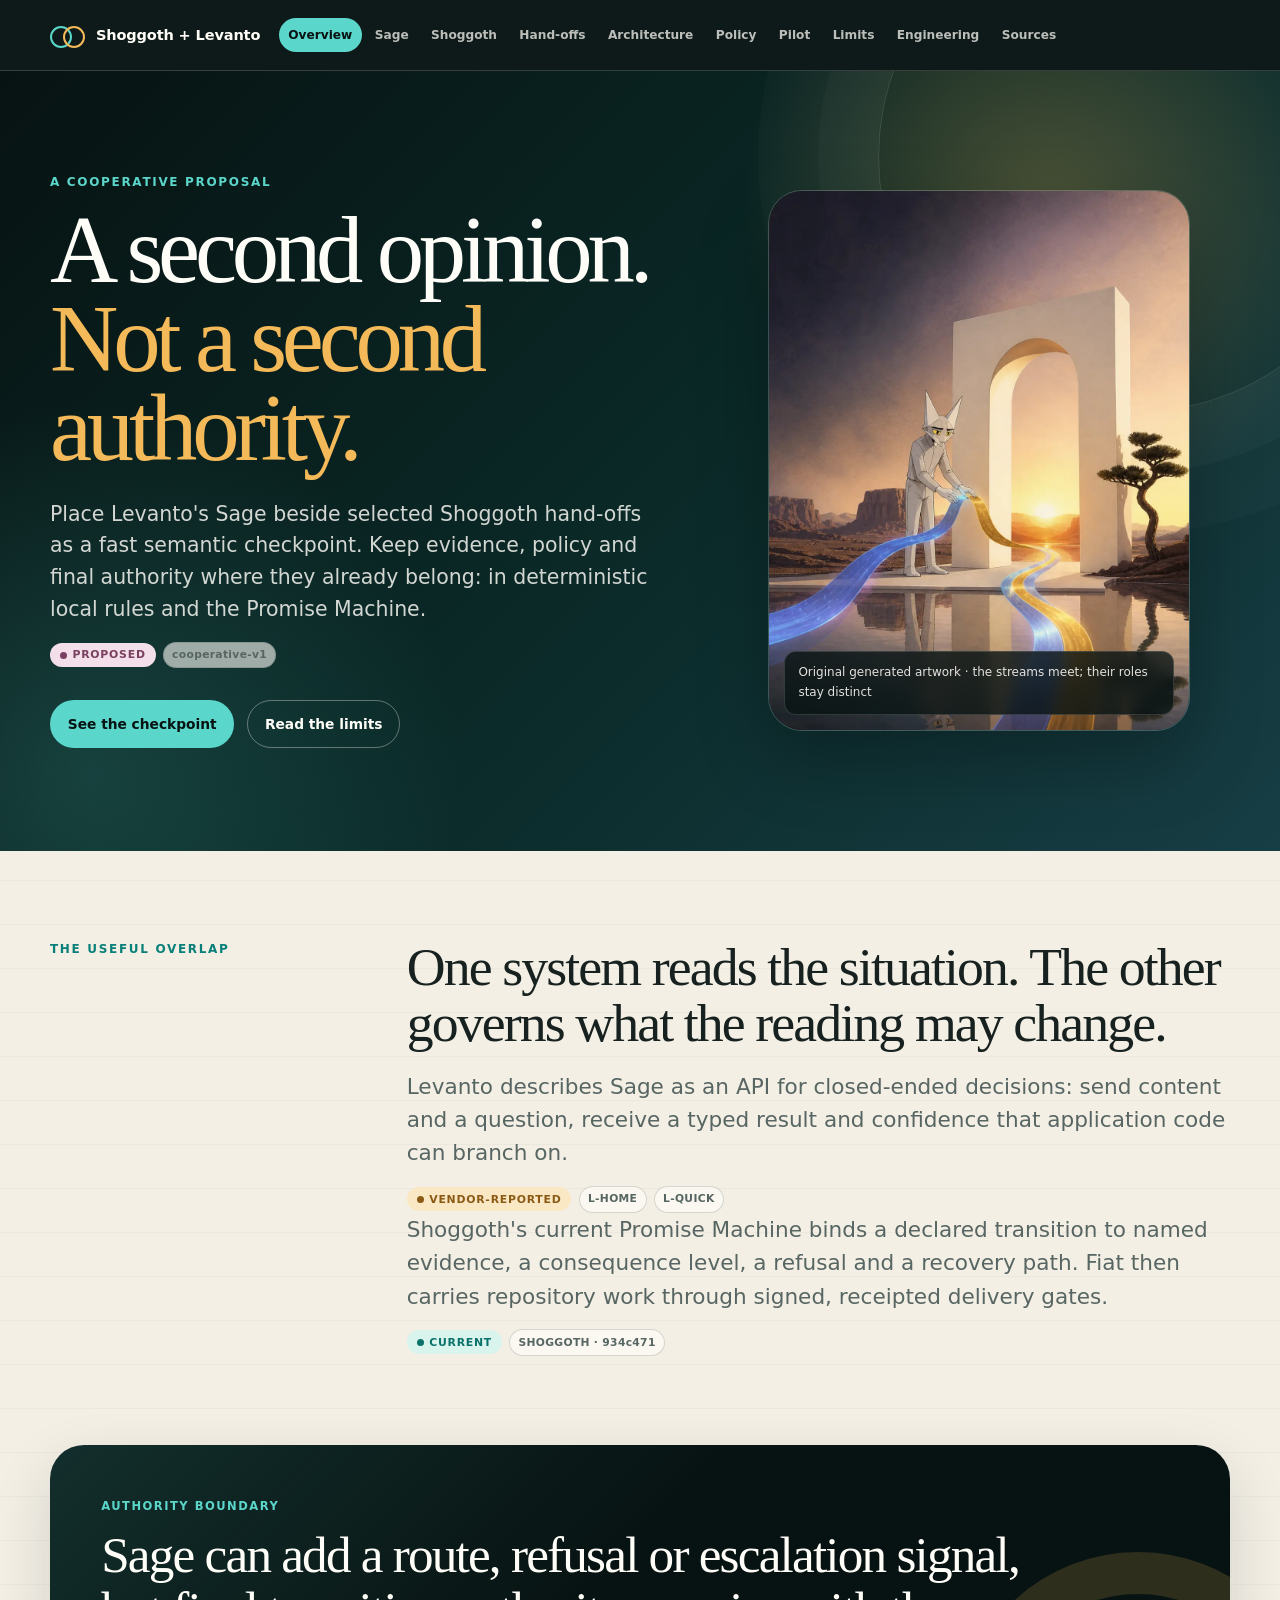
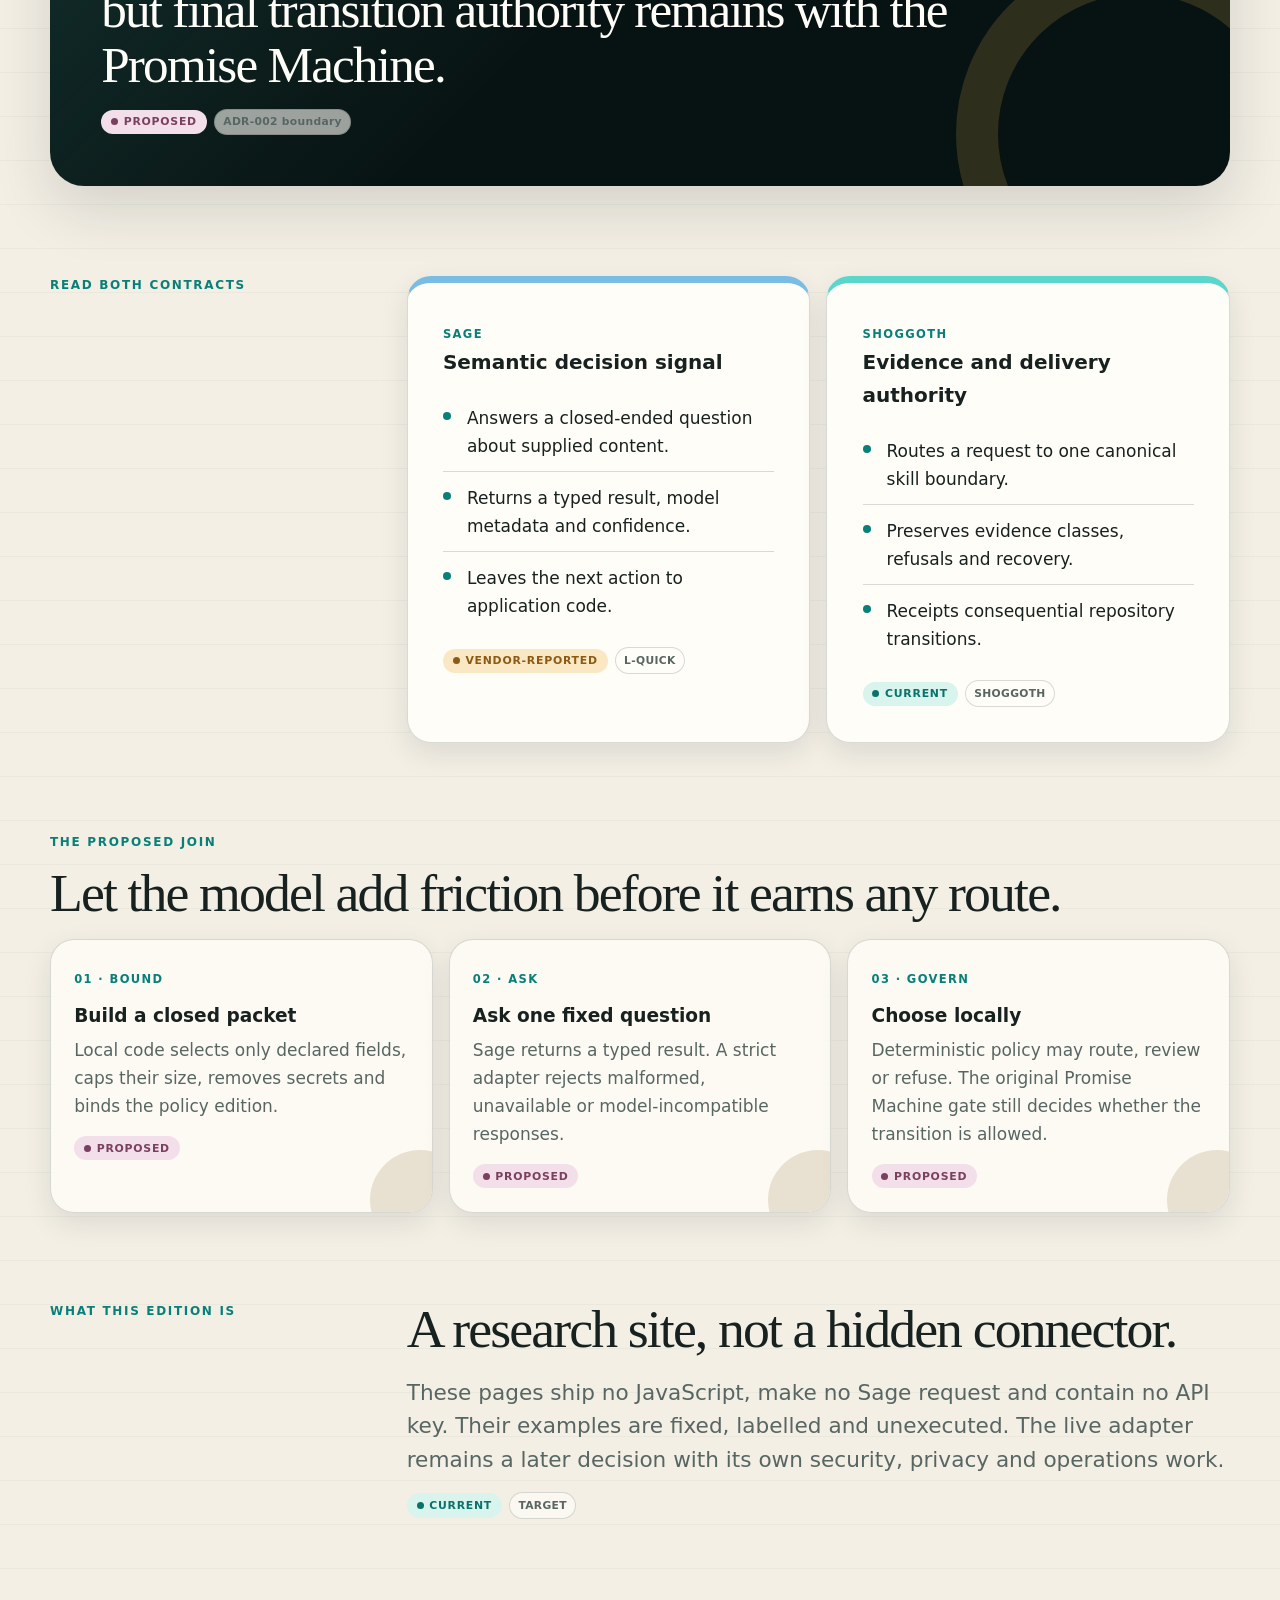
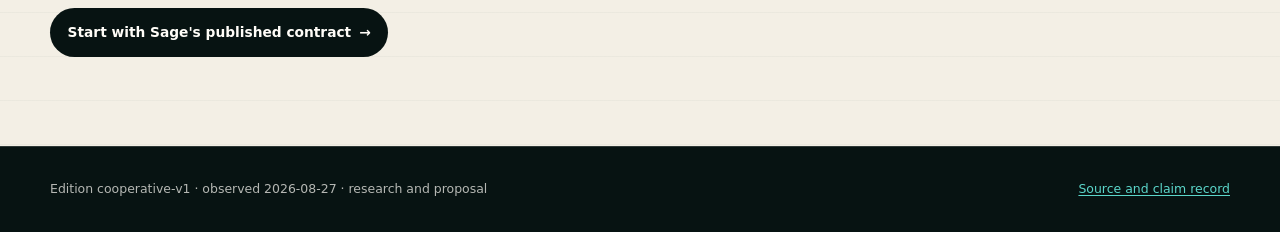
==== commit fa9cf816: "merge: integrate step two cooperative edition Co-authored-by: Shoggoth <shoggoth@wildcat.finance> Wi" ====
--- a/index.html
+++ b/index.html
@@ -3,10 +3,24 @@
 <head>
   <meta charset="utf-8">
   <meta name="viewport" content="width=device-width, initial-scale=1">
-  <meta name="description" content="A source-bound proposal for cooperative Shoggoth and Levanto guardrails.">
+  <meta name="description" content="A source-bound proposal for cooperative guardrails between Shoggoth and Levanto Sage.">
   <meta name="theme-color" content="#071312">
-  <title>Shoggoth + Levanto | Cooperative guardrails</title>
-  <link rel="stylesheet" href="assets/style.css?v=20260827">
+  <meta property="og:type" content="website">
+  <meta property="og:site_name" content="Shoggoth + Levanto">
+  <meta property="og:title" content="Shoggoth + Levanto">
+  <meta property="og:description" content="A second opinion. Not a second authority.">
+  <meta property="og:url" content="https://laurenceday.github.io/shoggoth-and-levanto/">
+  <meta property="og:image" content="https://laurenceday.github.io/shoggoth-and-levanto/assets/generated/social-preview.webp">
+  <meta property="og:image:width" content="1200">
+  <meta property="og:image:height" content="630">
+  <meta property="og:image:alt" content="Shoggoth and Levanto meet at a cooperative threshold">
+  <meta name="twitter:card" content="summary_large_image">
+  <meta name="twitter:title" content="Shoggoth + Levanto">
+  <meta name="twitter:description" content="A second opinion. Not a second authority.">
+  <meta name="twitter:image" content="https://laurenceday.github.io/shoggoth-and-levanto/assets/generated/social-preview.webp">
+  <link rel="canonical" href="https://laurenceday.github.io/shoggoth-and-levanto/">
+  <title>Shoggoth + Levanto | A second opinion, not a second authority</title>
+  <link rel="stylesheet" href="assets/style.css?v=20260827-3">
 </head>
 <body data-page="index">
   <a class="skip-link" href="#main">Skip to content</a>
@@ -29,38 +43,136 @@
   </header>
   <main id="main">
     <section class="hero-shell">
-      <div class="hero-grid">
+      <div class="hero-grid hero-with-art">
         <div class="hero-copy">
-          <p class="eyebrow">Cooperative guardrails</p>
-          <h1>A second opinion, without a second authority.</h1>
-          <p class="lede" data-claim="SHELL-INDEX" data-status="proposed">A source-bound proposal for placing Levanto's Sage beside Shoggoth's agent hand-offs, while deterministic evidence gates keep the final say.</p>
+          <p class="eyebrow">A cooperative proposal</p>
+          <h1>A second opinion.<br><em>Not a second authority.</em></h1>
+          <p class="lede claim" data-claim="IDX-THESIS" data-status="proposed">Place Levanto's Sage beside selected Shoggoth hand-offs as a fast semantic checkpoint. Keep evidence, policy and final authority where they already belong: in deterministic local rules and the Promise Machine.</p>
+          <div class="claim-meta">
+            <span class="status" data-status="proposed">Proposed</span>
+            <a class="source-chip" href="sources.html#status-proposed">cooperative-v1</a>
+          </div>
+          <div class="hero-actions">
+            <a class="button-link" href="architecture.html">See the checkpoint</a>
+            <a class="button-link secondary" href="limits.html">Read the limits</a>
+          </div>
         </div>
-        <aside class="status-stack" aria-label="Page status">
-          <span class="status" data-status="proposed">Proposed integration</span>
-          <p>Static research edition. No live Sage call, key or runtime adapter.</p>
-        </aside>
+        <figure class="hero-art">
+          <img src="assets/generated/cooperative-threshold.webp" width="1122" height="1402" alt="A lean geometric Wildcat joins blue and gold streams at a sunlit threshold">
+          <figcaption class="art-caption">Original generated artwork · the streams meet; their roles stay distinct</figcaption>
+        </figure>
       </div>
     </section>
+
     <div class="page-body">
-      <div class="intro-grid">
-        <p class="section-kicker">The question</p>
+      <section class="intro-grid">
+        <p class="section-kicker">The useful overlap</p>
         <div class="prose">
-          <h2>Where can a probabilistic decision help an evidence-gated system?</h2>
-          <p>The finished edition will separate each system's present contract from the architecture proposed between them. This scaffold fixes that source and status boundary before the claims arrive.</p>
+          <h2>One system reads the situation. The other governs what the reading may change.</h2>
+          <p class="big-copy claim" data-claim="IDX-SAGE" data-status="vendor-reported">Levanto describes Sage as an API for closed-ended decisions: send content and a question, receive a typed result and confidence that application code can branch on.</p>
+          <div class="claim-meta">
+            <span class="status" data-status="vendor-reported">Vendor-reported</span>
+            <a class="source-chip" href="sources.html#src-L-HOME">L-HOME</a>
+            <a class="source-chip" href="sources.html#src-L-QUICK">L-QUICK</a>
+          </div>
+          <p class="big-copy claim" data-claim="IDX-SHOGGOTH" data-status="current">Shoggoth's current Promise Machine binds a declared transition to named evidence, a consequence level, a refusal and a recovery path. Fiat then carries repository work through signed, receipted delivery gates.</p>
+          <div class="claim-meta">
+            <span class="status" data-status="current">Current</span>
+            <a class="source-chip" href="sources.html#src-SHOGGOTH">SHOGGOTH · 934c471</a>
+          </div>
         </div>
-      </div>
-      <aside class="boundary-callout">
-        <strong>Protected authority boundary</strong>
-        <p>Sage may route, refuse or escalate; Sage alone does not authorise a Promise Machine transition.</p>
+      </section>
+
+      <aside class="boundary-callout claim" data-claim="IDX-BOUNDARY" data-status="proposed">
+        <strong>Authority boundary</strong>
+        <p>Sage can add a route, refusal or escalation signal, but final transition authority remains with the Promise Machine.</p>
+        <div class="claim-meta">
+          <span class="status" data-status="proposed">Proposed</span>
+          <a class="source-chip" href="architecture.html#authority-boundary">ADR-002 boundary</a>
+        </div>
       </aside>
-      <div class="card-grid" aria-label="Site reading order">
-        <article class="card"><span class="card-index">01</span><h3>Read both contracts</h3><p>Sage and Shoggoth are described from their own current sources.</p></article>
-        <article class="card"><span class="card-index">02</span><h3>Place the checkpoint</h3><p>The proposed hand-off keeps semantic classification separate from authority.</p></article>
-        <article class="card"><span class="card-index">03</span><h3>Test the brakes first</h3><p>The first pilot can request review or refusal without opening a consequential route.</p></article>
-      </div>
-      <a class="next-link" href="sage.html">Start with Sage</a>
+
+      <section class="section-grid">
+        <p class="section-kicker">Read both contracts</p>
+        <div>
+          <div class="comparison">
+            <article class="comparison-panel sage claim" data-claim="IDX-SAGE-ROLE" data-status="vendor-reported">
+              <span class="card-index">Sage</span>
+              <h3>Semantic decision signal</h3>
+              <ul>
+                <li>Answers a closed-ended question about supplied content.</li>
+                <li>Returns a typed result, model metadata and confidence.</li>
+                <li>Leaves the next action to application code.</li>
+              </ul>
+              <div class="claim-meta">
+                <span class="status" data-status="vendor-reported">Vendor-reported</span>
+                <a class="source-chip" href="sources.html#src-L-QUICK">L-QUICK</a>
+              </div>
+            </article>
+            <article class="comparison-panel claim" data-claim="IDX-SHOGGOTH-ROLE" data-status="current">
+              <span class="card-index">Shoggoth</span>
+              <h3>Evidence and delivery authority</h3>
+              <ul>
+                <li>Routes a request to one canonical skill boundary.</li>
+                <li>Preserves evidence classes, refusals and recovery.</li>
+                <li>Receipts consequential repository transitions.</li>
+              </ul>
+              <div class="claim-meta">
+                <span class="status" data-status="current">Current</span>
+                <a class="source-chip" href="sources.html#src-SHOGGOTH">SHOGGOTH</a>
+              </div>
+            </article>
+          </div>
+        </div>
+      </section>
+
+      <section>
+        <div class="section-heading">
+          <p class="section-kicker">The proposed join</p>
+          <h2>Let the model add friction before it earns any route.</h2>
+        </div>
+        <div class="card-grid">
+          <article class="card claim" data-claim="IDX-ENVELOPE" data-status="proposed">
+            <span class="card-index">01 · Bound</span>
+            <h3>Build a closed packet</h3>
+            <p>Local code selects only declared fields, caps their size, removes secrets and binds the policy edition.</p>
+            <div class="claim-meta"><span class="status" data-status="proposed">Proposed</span></div>
+          </article>
+          <article class="card claim" data-claim="IDX-ASK" data-status="proposed">
+            <span class="card-index">02 · Ask</span>
+            <h3>Ask one fixed question</h3>
+            <p>Sage returns a typed result. A strict adapter rejects malformed, unavailable or model-incompatible responses.</p>
+            <div class="claim-meta"><span class="status" data-status="proposed">Proposed</span></div>
+          </article>
+          <article class="card claim" data-claim="IDX-ROUTE" data-status="proposed">
+            <span class="card-index">03 · Govern</span>
+            <h3>Choose locally</h3>
+            <p>Deterministic policy may route, review or refuse. The original Promise Machine gate still decides whether the transition is allowed.</p>
+            <div class="claim-meta"><span class="status" data-status="proposed">Proposed</span></div>
+          </article>
+        </div>
+      </section>
+
+      <section class="section-grid">
+        <p class="section-kicker">What this edition is</p>
+        <div class="prose claim" data-claim="IDX-STATIC" data-status="current">
+          <h2>A research site, not a hidden connector.</h2>
+          <p class="big-copy">These pages ship no JavaScript, make no Sage request and contain no API key. Their examples are fixed, labelled and unexecuted. The live adapter remains a later decision with its own security, privacy and operations work.</p>
+          <div class="claim-meta">
+            <span class="status" data-status="current">Current</span>
+            <a class="source-chip" href="sources.html#src-TARGET">TARGET</a>
+          </div>
+        </div>
+      </section>
+
+      <a class="next-link" href="sage.html">Start with Sage's published contract</a>
     </div>
   </main>
-  <footer class="site-footer"><div class="footer-shell"><p data-edition="cooperative-v1">Edition cooperative-v1 · Research and proposal</p><p><a href="sources.html">Source record</a></p></div></footer>
+  <footer class="site-footer">
+    <div class="footer-shell">
+      <p data-edition="cooperative-v1">Edition cooperative-v1 · observed 2026-08-27 · research and proposal</p>
+      <p><a href="sources.html">Source and claim record</a></p>
+    </div>
+  </footer>
 </body>
 </html>
--- a/assets/style.css
+++ b/assets/style.css
@@ -1,21 +1,28 @@
 :root {
   --night: #071312;
-  --night-soft: #10211f;
-  --ink: #15201f;
-  --muted: #5b6764;
-  --paper: #f4f0e7;
-  --paper-deep: #e9e2d4;
+  --night-2: #0d2422;
+  --night-3: #153735;
+  --ink: #17211f;
+  --muted: #586663;
+  --paper: #f3efe5;
+  --paper-2: #e8e0d1;
   --white: #fffdf8;
-  --aqua: #46c7bd;
-  --aqua-dark: #087f79;
-  --sky: #7fbfd1;
-  --sun: #f2b75c;
-  --coral: #dc735d;
-  --line: rgba(21, 32, 31, 0.16);
-  --shadow: 0 18px 50px rgba(18, 31, 29, 0.12);
-  --radius-lg: 28px;
-  --radius-md: 18px;
-  --content: 1160px;
+  --aqua: #5bd6ca;
+  --aqua-deep: #087f78;
+  --blue: #79bde4;
+  --sun: #f4b958;
+  --sun-deep: #b97319;
+  --coral: #d96e5d;
+  --plum: #86689c;
+  --line: rgba(23, 33, 31, 0.16);
+  --line-light: rgba(255, 253, 248, 0.16);
+  --shadow: 0 22px 60px rgba(18, 31, 29, 0.14);
+  --shadow-small: 0 10px 28px rgba(18, 31, 29, 0.1);
+  --radius-xl: 34px;
+  --radius-lg: 24px;
+  --radius-md: 16px;
+  --content: 1180px;
+  --reading: 820px;
 }
 
 * {
@@ -29,7 +36,10 @@
 body {
   margin: 0;
   color: var(--ink);
-  background: var(--paper);
+  background:
+    linear-gradient(rgba(23, 33, 31, 0.035) 1px, transparent 1px),
+    var(--paper);
+  background-size: 100% 44px;
   font-family: Inter, ui-sans-serif, system-ui, -apple-system, BlinkMacSystemFont,
     "Segoe UI", sans-serif;
   font-size: 17px;
@@ -37,9 +47,20 @@
   text-rendering: optimizeLegibility;
 }
 
+img,
+svg {
+  display: block;
+  max-width: 100%;
+}
+
+img {
+  height: auto;
+}
+
 a {
-  color: var(--aqua-dark);
-  text-underline-offset: 0.18em;
+  color: var(--aqua-deep);
+  text-decoration-thickness: 1px;
+  text-underline-offset: 0.19em;
 }
 
 a:hover {
@@ -47,11 +68,22 @@
 }
 
 a:focus-visible,
-button:focus-visible,
 [tabindex]:focus-visible {
   outline: 3px solid var(--sun);
   outline-offset: 4px;
   border-radius: 4px;
+}
+
+code,
+pre {
+  font-family: "SFMono-Regular", Consolas, "Liberation Mono", monospace;
+}
+
+code {
+  padding: 0.08rem 0.3rem;
+  background: rgba(8, 127, 120, 0.1);
+  border-radius: 5px;
+  font-size: 0.9em;
 }
 
 .skip-link {
@@ -59,10 +91,11 @@
   z-index: 100;
   top: 0.75rem;
   left: 0.75rem;
-  padding: 0.65rem 0.9rem;
+  padding: 0.65rem 0.95rem;
   color: var(--night);
   background: var(--sun);
   border-radius: 999px;
+  font-weight: 800;
   transform: translateY(-200%);
 }
 
@@ -76,16 +109,16 @@
   top: 0;
   color: var(--white);
   background: rgba(7, 19, 18, 0.97);
-  border-bottom: 1px solid rgba(255, 255, 255, 0.12);
+  border-bottom: 1px solid var(--line-light);
   backdrop-filter: blur(14px);
 }
 
 .nav-shell {
   display: flex;
   align-items: center;
-  gap: 1.1rem;
+  gap: 1.15rem;
   width: min(calc(100% - 2rem), var(--content));
-  min-height: 68px;
+  min-height: 70px;
   margin: 0 auto;
 }
 
@@ -95,8 +128,8 @@
   align-items: center;
   gap: 0.68rem;
   color: var(--white);
-  font-size: 0.92rem;
-  font-weight: 800;
+  font-size: 0.91rem;
+  font-weight: 850;
   letter-spacing: -0.01em;
   text-decoration: none;
 }
@@ -104,7 +137,7 @@
 .brand-mark {
   position: relative;
   display: inline-block;
-  width: 34px;
+  width: 35px;
   height: 25px;
 }
 
@@ -132,8 +165,8 @@
 .nav-links {
   display: flex;
   flex: 1 1 auto;
-  gap: 0.25rem;
   align-items: center;
+  gap: 0.2rem;
   overflow-x: auto;
   padding: 0.55rem 0;
   scrollbar-width: thin;
@@ -141,11 +174,11 @@
 
 .nav-links a {
   flex: 0 0 auto;
-  padding: 0.42rem 0.62rem;
+  padding: 0.42rem 0.6rem;
   color: rgba(255, 253, 248, 0.72);
   border-radius: 999px;
-  font-size: 0.78rem;
-  font-weight: 700;
+  font-size: 0.76rem;
+  font-weight: 750;
   text-decoration: none;
 }
 
@@ -165,238 +198,768 @@
   overflow: hidden;
   color: var(--white);
   background:
-    radial-gradient(circle at 76% 30%, rgba(242, 183, 92, 0.34), transparent 24%),
-    linear-gradient(135deg, #071312 0%, #0c2c2b 54%, #16404a 100%);
+    radial-gradient(circle at 82% 18%, rgba(244, 185, 88, 0.28), transparent 25%),
+    radial-gradient(circle at 7% 90%, rgba(91, 214, 202, 0.17), transparent 27%),
+    linear-gradient(135deg, var(--night) 0%, #0a2927 52%, #173e45 100%);
 }
 
 .hero-shell::before {
   position: absolute;
   z-index: -1;
-  right: 7%;
-  bottom: -110px;
-  width: 330px;
-  height: 410px;
+  top: -170px;
+  right: -110px;
+  width: 510px;
+  height: 510px;
   content: "";
-  border: 32px solid rgba(255, 253, 248, 0.12);
-  border-bottom: 0;
-  border-radius: 170px 170px 0 0;
-}
-
-.hero-shell::after {
-  position: absolute;
-  z-index: -1;
-  right: 165px;
-  bottom: 52px;
-  width: 104px;
-  height: 104px;
-  content: "";
-  background: var(--sun);
+  border: 1px solid rgba(255, 253, 248, 0.13);
   border-radius: 50%;
-  box-shadow: 0 0 70px rgba(242, 183, 92, 0.45);
+  box-shadow:
+    0 0 0 60px rgba(255, 253, 248, 0.025),
+    0 0 0 120px rgba(255, 253, 248, 0.02);
 }
 
 .hero-grid {
   display: grid;
-  grid-template-columns: minmax(0, 1.3fr) minmax(230px, 0.7fr);
-  gap: 3rem;
-  align-items: end;
+  grid-template-columns: minmax(0, 1.15fr) minmax(280px, 0.85fr);
+  gap: clamp(2rem, 5vw, 5.5rem);
+  align-items: center;
   width: min(calc(100% - 2rem), var(--content));
-  min-height: 500px;
+  min-height: 520px;
   margin: 0 auto;
-  padding: 5rem 0 4.5rem;
+  padding: clamp(4rem, 8vw, 7rem) 0;
+}
+
+.hero-grid.hero-with-art {
+  grid-template-columns: minmax(0, 0.88fr) minmax(340px, 0.72fr);
+  min-height: 680px;
 }
 
 .hero-copy {
   max-width: 760px;
 }
 
-.eyebrow {
+.eyebrow,
+.section-kicker {
   margin: 0 0 0.8rem;
   color: var(--aqua);
-  font-size: 0.78rem;
+  font-size: 0.75rem;
   font-weight: 850;
   letter-spacing: 0.14em;
   text-transform: uppercase;
 }
 
-h1,
-h2,
-h3 {
+.hero-copy h1 {
+  max-width: 880px;
+  margin: 0;
   font-family: Georgia, "Times New Roman", serif;
-  font-weight: 650;
-  line-height: 1.08;
-  text-wrap: balance;
-}
-
-h1 {
-  max-width: 860px;
-  margin: 0;
-  font-size: clamp(3rem, 7vw, 6.6rem);
+  font-size: clamp(3rem, 7.4vw, 6.5rem);
+  font-weight: 500;
   letter-spacing: -0.055em;
-}
-
-h2 {
-  margin: 0 0 1rem;
-  font-size: clamp(2rem, 4vw, 3.5rem);
-  letter-spacing: -0.035em;
-}
-
-h3 {
-  margin: 0 0 0.55rem;
-  font-size: 1.35rem;
+  line-height: 0.94;
+}
+
+.hero-copy h1 em {
+  color: var(--sun);
+  font-style: normal;
 }
 
 .lede {
-  max-width: 720px;
-  margin: 1.4rem 0 0;
-  color: rgba(255, 253, 248, 0.78);
-  font-size: clamp(1.08rem, 2vw, 1.32rem);
+  max-width: 700px;
+  margin: 1.6rem 0 0;
+  color: rgba(255, 253, 248, 0.82);
+  font-size: clamp(1.05rem, 1.8vw, 1.28rem);
+  line-height: 1.55;
+}
+
+.hero-actions {
+  display: flex;
+  flex-wrap: wrap;
+  gap: 0.8rem;
+  margin-top: 2rem;
+}
+
+.button-link {
+  display: inline-flex;
+  align-items: center;
+  min-height: 46px;
+  padding: 0.72rem 1.05rem;
+  color: var(--night);
+  background: var(--aqua);
+  border: 1px solid transparent;
+  border-radius: 999px;
+  font-size: 0.86rem;
+  font-weight: 850;
+  text-decoration: none;
+}
+
+.button-link.secondary {
+  color: var(--white);
+  background: transparent;
+  border-color: rgba(255, 253, 248, 0.35);
+}
+
+.hero-art {
+  position: relative;
+  align-self: stretch;
+  min-height: 520px;
+}
+
+.hero-art img {
+  width: 100%;
+  height: 100%;
+  object-fit: cover;
+  object-position: center 51%;
+  border: 1px solid rgba(255, 253, 248, 0.2);
+  border-radius: var(--radius-xl);
+  box-shadow: 0 28px 70px rgba(0, 0, 0, 0.28);
+}
+
+.art-caption {
+  position: absolute;
+  right: 1rem;
+  bottom: 1rem;
+  left: 1rem;
+  margin: 0;
+  padding: 0.7rem 0.85rem;
+  color: rgba(255, 253, 248, 0.88);
+  background: rgba(7, 19, 18, 0.78);
+  border: 1px solid rgba(255, 253, 248, 0.15);
+  border-radius: 12px;
+  font-size: 0.75rem;
+  backdrop-filter: blur(8px);
 }
 
 .status-stack {
   align-self: end;
   padding: 1.25rem;
-  background: rgba(7, 19, 18, 0.52);
-  border: 1px solid rgba(255, 255, 255, 0.16);
+  background: rgba(255, 253, 248, 0.08);
+  border: 1px solid rgba(255, 253, 248, 0.16);
   border-radius: var(--radius-md);
-  box-shadow: 0 20px 50px rgba(0, 0, 0, 0.14);
 }
 
 .status-stack p {
   margin: 0.7rem 0 0;
-  color: rgba(255, 253, 248, 0.7);
-  font-size: 0.88rem;
+  color: rgba(255, 253, 248, 0.72);
+  font-size: 0.86rem;
 }
 
 .status {
   display: inline-flex;
   align-items: center;
-  gap: 0.42rem;
-  padding: 0.34rem 0.66rem;
-  color: var(--night);
-  background: var(--sun);
+  gap: 0.35rem;
+  padding: 0.28rem 0.62rem;
+  color: var(--ink);
+  background: var(--paper-2);
   border-radius: 999px;
-  font-size: 0.72rem;
+  font-size: 0.68rem;
   font-weight: 850;
-  letter-spacing: 0.08em;
+  letter-spacing: 0.07em;
+  line-height: 1.4;
   text-transform: uppercase;
 }
 
 .status::before {
-  width: 0.48rem;
-  height: 0.48rem;
+  width: 7px;
+  height: 7px;
   content: "";
   background: currentColor;
   border-radius: 50%;
 }
 
+.status[data-status="current"] {
+  color: #0a716b;
+  background: #d9f3ed;
+}
+
+.status[data-status="vendor-reported"] {
+  color: #8b5b16;
+  background: #fae8c4;
+}
+
+.status[data-status="inferred"] {
+  color: #395f8c;
+  background: #ddeaf6;
+}
+
+.status[data-status="proposed"] {
+  color: #7a405f;
+  background: #f3dfe9;
+}
+
+.status[data-status="illustrative"] {
+  color: #664d83;
+  background: #eae1f2;
+}
+
+.status[data-status="unknown"] {
+  color: #5d6462;
+  background: #e5e6e3;
+}
+
 .page-body {
   width: min(calc(100% - 2rem), var(--content));
   margin: 0 auto;
-  padding: 5rem 0 7rem;
-}
-
-.intro-grid {
-  display: grid;
-  grid-template-columns: minmax(0, 0.7fr) minmax(0, 1.3fr);
-  gap: 3rem;
+  padding: clamp(4rem, 7vw, 6.5rem) 0;
+}
+
+.page-body > * + * {
+  margin-top: clamp(3.5rem, 7vw, 6rem);
+}
+
+.intro-grid,
+.section-grid {
+  display: grid;
+  grid-template-columns: minmax(150px, 0.34fr) minmax(0, 1fr);
+  gap: clamp(2rem, 6vw, 6rem);
   align-items: start;
 }
 
+.section-grid > * {
+  min-width: 0;
+}
+
 .section-kicker {
-  margin: 0;
-  color: var(--aqua-dark);
-  font-size: 0.76rem;
-  font-weight: 850;
+  position: sticky;
+  top: 96px;
+  color: var(--aqua-deep);
+}
+
+.prose {
+  max-width: var(--reading);
+}
+
+.prose h2,
+.section-heading h2 {
+  margin: 0 0 1.1rem;
+  font-family: Georgia, "Times New Roman", serif;
+  font-size: clamp(2rem, 4.2vw, 3.55rem);
+  font-weight: 500;
+  letter-spacing: -0.035em;
+  line-height: 1.04;
+}
+
+.prose h3 {
+  margin: 2.2rem 0 0.7rem;
+  font-size: 1.18rem;
+  line-height: 1.3;
+}
+
+.prose p {
+  margin: 0 0 1rem;
+}
+
+.prose .big-copy {
+  color: var(--muted);
+  font-size: clamp(1.1rem, 2vw, 1.35rem);
+  line-height: 1.55;
+}
+
+.claim {
+  position: relative;
+}
+
+.claim-meta {
+  display: flex;
+  flex-wrap: wrap;
+  gap: 0.45rem;
+  align-items: center;
+  margin-top: 1rem;
+}
+
+.source-chip {
+  display: inline-flex;
+  align-items: center;
+  min-height: 26px;
+  padding: 0.22rem 0.52rem;
+  color: var(--muted);
+  background: rgba(255, 253, 248, 0.6);
+  border: 1px solid var(--line);
+  border-radius: 999px;
+  font-size: 0.67rem;
+  font-weight: 760;
+  letter-spacing: 0.03em;
+  text-decoration: none;
+}
+
+.source-chip:hover {
+  color: var(--ink);
+  background: var(--white);
+}
+
+.card-grid {
+  display: grid;
+  grid-template-columns: repeat(3, minmax(0, 1fr));
+  gap: 1rem;
+}
+
+.card-grid.two {
+  grid-template-columns: repeat(2, minmax(0, 1fr));
+}
+
+.card {
+  position: relative;
+  min-height: 220px;
+  padding: 1.45rem;
+  overflow: hidden;
+  background: rgba(255, 253, 248, 0.8);
+  border: 1px solid var(--line);
+  border-radius: var(--radius-lg);
+  box-shadow: var(--shadow-small);
+}
+
+.card::after {
+  position: absolute;
+  right: -38px;
+  bottom: -38px;
+  width: 100px;
+  height: 100px;
+  content: "";
+  background: var(--paper-2);
+  border-radius: 50%;
+}
+
+.card h3 {
+  position: relative;
+  z-index: 1;
+  margin: 0.8rem 0 0.55rem;
+  font-size: 1.16rem;
+  line-height: 1.25;
+}
+
+.card p {
+  position: relative;
+  z-index: 1;
+  margin: 0;
+  color: var(--muted);
+}
+
+.card .claim-meta {
+  position: relative;
+  z-index: 1;
+}
+
+.card-index {
+  color: var(--aqua-deep);
+  font-size: 0.72rem;
+  font-weight: 900;
   letter-spacing: 0.12em;
   text-transform: uppercase;
 }
 
-.prose {
-  max-width: 760px;
-}
-
-.prose > :first-child {
-  margin-top: 0;
-}
-
-.prose p {
-  color: #35413f;
-}
-
 .boundary-callout {
-  margin: 3rem 0;
-  padding: clamp(1.5rem, 4vw, 2.7rem);
+  position: relative;
+  overflow: hidden;
+  padding: clamp(1.7rem, 4vw, 3.2rem);
   color: var(--white);
-  background: var(--night);
-  border-left: 7px solid var(--aqua);
-  border-radius: 0 var(--radius-lg) var(--radius-lg) 0;
+  background:
+    linear-gradient(135deg, rgba(91, 214, 202, 0.14), transparent 45%),
+    var(--night);
+  border-radius: var(--radius-xl);
   box-shadow: var(--shadow);
+}
+
+.boundary-callout::after {
+  position: absolute;
+  right: -90px;
+  bottom: -130px;
+  width: 280px;
+  height: 280px;
+  content: "";
+  border: 42px solid rgba(244, 185, 88, 0.16);
+  border-radius: 50%;
 }
 
 .boundary-callout strong {
   display: block;
-  margin-bottom: 0.45rem;
+  color: var(--aqua);
+  font-size: 0.72rem;
+  letter-spacing: 0.13em;
+  text-transform: uppercase;
+}
+
+.boundary-callout p {
+  position: relative;
+  z-index: 1;
+  max-width: 920px;
+  margin: 0.7rem 0 0;
+  font-family: Georgia, "Times New Roman", serif;
+  font-size: clamp(1.75rem, 4vw, 3.4rem);
+  letter-spacing: -0.035em;
+  line-height: 1.08;
+}
+
+.flow {
+  display: grid;
+  grid-template-columns: repeat(5, minmax(0, 1fr));
+  gap: 0.7rem;
+  align-items: stretch;
+}
+
+.flow-step {
+  position: relative;
+  min-height: 210px;
+  padding: 1.2rem;
+  color: var(--white);
+  background: var(--night-2);
+  border: 1px solid var(--line-light);
+  border-radius: var(--radius-md);
+}
+
+.flow-step:not(:last-child)::after {
+  position: absolute;
+  z-index: 3;
+  top: 50%;
+  right: -0.72rem;
+  width: 0.72rem;
+  height: 2px;
+  content: "";
+  background: var(--sun);
+}
+
+.flow-step .card-index {
   color: var(--sun);
-  font-size: 0.78rem;
-  letter-spacing: 0.12em;
+}
+
+.flow-step h3 {
+  margin: 0.75rem 0 0.5rem;
+  font-size: 1rem;
+  line-height: 1.2;
+}
+
+.flow-step p {
+  margin: 0;
+  color: rgba(255, 253, 248, 0.68);
+  font-size: 0.84rem;
+}
+
+.flow-step.sage {
+  background: #17334b;
+}
+
+.flow-step.local {
+  background: #23342f;
+}
+
+.flow-step.authority {
+  background: #3a2931;
+}
+
+.comparison {
+  display: grid;
+  grid-template-columns: repeat(2, minmax(0, 1fr));
+  gap: 1rem;
+}
+
+.comparison-panel {
+  padding: clamp(1.4rem, 3vw, 2.2rem);
+  background: var(--white);
+  border: 1px solid var(--line);
+  border-top: 7px solid var(--aqua);
+  border-radius: var(--radius-lg);
+  box-shadow: var(--shadow-small);
+}
+
+.comparison-panel.sage {
+  border-top-color: var(--blue);
+}
+
+.comparison-panel h3 {
+  margin: 0 0 0.8rem;
+  font-size: 1.25rem;
+}
+
+.comparison-panel ul,
+.check-list,
+.source-list {
+  margin: 0;
+  padding: 0;
+  list-style: none;
+}
+
+.comparison-panel li,
+.check-list li {
+  position: relative;
+  padding: 0.72rem 0 0.72rem 1.5rem;
+  border-top: 1px solid var(--line);
+}
+
+.comparison-panel li:first-child,
+.check-list li:first-child {
+  border-top: 0;
+}
+
+.comparison-panel li::before,
+.check-list li::before {
+  position: absolute;
+  top: 1.22rem;
+  left: 0;
+  width: 8px;
+  height: 8px;
+  content: "";
+  background: var(--aqua-deep);
+  border-radius: 50%;
+}
+
+.data-table-wrap {
+  max-width: 100%;
+  overflow-x: auto;
+  background: rgba(255, 253, 248, 0.75);
+  border: 1px solid var(--line);
+  border-radius: var(--radius-lg);
+  box-shadow: var(--shadow-small);
+}
+
+.data-table {
+  width: 100%;
+  border-collapse: collapse;
+  min-width: 720px;
+}
+
+.data-table th,
+.data-table td {
+  padding: 1rem;
+  text-align: left;
+  vertical-align: top;
+  border-bottom: 1px solid var(--line);
+}
+
+.data-table tr:last-child td {
+  border-bottom: 0;
+}
+
+.data-table th {
+  color: var(--muted);
+  background: var(--paper-2);
+  font-size: 0.7rem;
+  letter-spacing: 0.08em;
   text-transform: uppercase;
 }
 
-.boundary-callout p {
-  max-width: 900px;
-  margin: 0;
-  font-family: Georgia, "Times New Roman", serif;
-  font-size: clamp(1.45rem, 3vw, 2.35rem);
-  line-height: 1.25;
-}
-
-.card-grid {
+.data-table td {
+  font-size: 0.9rem;
+}
+
+.data-table td:first-child {
+  font-weight: 800;
+}
+
+.code-sample {
+  overflow-x: auto;
+  margin: 0;
+  padding: 1.4rem;
+  color: #dff8f4;
+  background: var(--night);
+  border: 1px solid var(--line-light);
+  border-radius: var(--radius-lg);
+  box-shadow: var(--shadow);
+  font-size: 0.8rem;
+  line-height: 1.55;
+}
+
+.code-sample code {
+  padding: 0;
+  color: inherit;
+  background: transparent;
+}
+
+.example-label {
+  display: inline-flex;
+  margin-bottom: 0.65rem;
+  padding: 0.25rem 0.55rem;
+  color: #4e3b6d;
+  background: #ece3f5;
+  border: 1px solid #d6c4e7;
+  border-radius: 999px;
+  font-size: 0.68rem;
+  font-weight: 850;
+  letter-spacing: 0.06em;
+  text-transform: uppercase;
+}
+
+.route-grid {
   display: grid;
   grid-template-columns: repeat(3, minmax(0, 1fr));
   gap: 1rem;
-  margin-top: 2rem;
-}
-
-.card {
-  min-height: 190px;
-  padding: 1.45rem;
+}
+
+.route {
+  padding: 1.5rem;
   background: var(--white);
   border: 1px solid var(--line);
+  border-radius: var(--radius-lg);
+}
+
+.route.route {
+  border-top: 7px solid var(--aqua);
+}
+
+.route.review {
+  border-top-color: var(--sun);
+}
+
+.route.refuse {
+  border-top-color: var(--coral);
+}
+
+.route h3 {
+  margin: 0 0 0.55rem;
+}
+
+.route p {
+  margin: 0;
+  color: var(--muted);
+}
+
+.timeline {
+  position: relative;
+  display: grid;
+  gap: 1rem;
+}
+
+.timeline::before {
+  position: absolute;
+  top: 1rem;
+  bottom: 1rem;
+  left: 20px;
+  width: 2px;
+  content: "";
+  background: var(--aqua);
+}
+
+.timeline-item {
+  position: relative;
+  display: grid;
+  grid-template-columns: 42px minmax(0, 1fr);
+  gap: 1.2rem;
+  align-items: start;
+}
+
+.timeline-number {
+  z-index: 1;
+  display: grid;
+  width: 42px;
+  height: 42px;
+  place-items: center;
+  color: var(--night);
+  background: var(--sun);
+  border: 5px solid var(--paper);
+  border-radius: 50%;
+  font-size: 0.75rem;
+  font-weight: 900;
+}
+
+.timeline-copy {
+  padding: 0.2rem 0 1.4rem;
+}
+
+.timeline-copy h3 {
+  margin: 0 0 0.35rem;
+}
+
+.timeline-copy p {
+  max-width: 760px;
+  margin: 0;
+  color: var(--muted);
+}
+
+.risk-grid {
+  display: grid;
+  grid-template-columns: repeat(2, minmax(0, 1fr));
+  gap: 1rem;
+}
+
+.risk {
+  padding: 1.35rem;
+  background: rgba(255, 253, 248, 0.82);
+  border: 1px solid var(--line);
+  border-left: 7px solid var(--coral);
   border-radius: var(--radius-md);
-  box-shadow: 0 8px 24px rgba(21, 32, 31, 0.05);
-}
-
-.card p {
+}
+
+.risk h3 {
+  margin: 0 0 0.5rem;
+  font-size: 1rem;
+}
+
+.risk p {
   margin: 0;
   color: var(--muted);
-  font-size: 0.94rem;
-}
-
-.card-index {
-  display: inline-flex;
-  width: 2rem;
-  height: 2rem;
-  align-items: center;
-  justify-content: center;
-  margin-bottom: 1.4rem;
-  color: var(--night);
-  background: var(--paper-deep);
-  border-radius: 50%;
-  font-size: 0.74rem;
-  font-weight: 850;
+  font-size: 0.9rem;
+}
+
+.source-list {
+  display: grid;
+  gap: 0.8rem;
+}
+
+.source-entry {
+  display: grid;
+  grid-template-columns: minmax(120px, 0.28fr) minmax(0, 1fr);
+  gap: 1rem;
+  padding: 1.1rem 1.2rem;
+  background: rgba(255, 253, 248, 0.82);
+  border: 1px solid var(--line);
+  border-radius: var(--radius-md);
+}
+
+.source-entry h3 {
+  margin: 0;
+  font-size: 0.82rem;
+  overflow-wrap: anywhere;
+}
+
+.source-entry p {
+  margin: 0;
+  color: var(--muted);
+  font-size: 0.86rem;
+}
+
+.source-entry a {
+  overflow-wrap: anywhere;
+}
+
+.status-key {
+  display: grid;
+  grid-template-columns: repeat(3, minmax(0, 1fr));
+  gap: 0.7rem;
+}
+
+.status-key > div {
+  padding: 1rem;
+  background: rgba(255, 253, 248, 0.75);
+  border: 1px solid var(--line);
+  border-radius: var(--radius-md);
+}
+
+.status-key p {
+  margin: 0.55rem 0 0;
+  color: var(--muted);
+  font-size: 0.8rem;
+}
+
+.note {
+  padding: 1.15rem 1.25rem;
+  color: var(--muted);
+  background: rgba(244, 185, 88, 0.14);
+  border: 1px solid rgba(185, 115, 25, 0.25);
+  border-radius: var(--radius-md);
+  font-size: 0.9rem;
+}
+
+.note strong {
+  color: var(--ink);
 }
 
 .next-link {
   display: inline-flex;
   align-items: center;
   gap: 0.5rem;
-  margin-top: 2.5rem;
-  padding: 0.72rem 1rem;
+  padding: 0.8rem 1.1rem;
   color: var(--white);
-  background: var(--aqua-dark);
+  background: var(--night);
   border-radius: 999px;
-  font-weight: 800;
+  font-size: 0.86rem;
+  font-weight: 850;
   text-decoration: none;
 }
 
@@ -405,18 +968,19 @@
 }
 
 .site-footer {
-  color: rgba(255, 253, 248, 0.72);
+  color: rgba(255, 253, 248, 0.7);
   background: var(--night);
+  border-top: 1px solid var(--line-light);
 }
 
 .footer-shell {
   display: flex;
   justify-content: space-between;
-  gap: 2rem;
+  gap: 1rem;
   width: min(calc(100% - 2rem), var(--content));
   margin: 0 auto;
-  padding: 2.6rem 0;
-  font-size: 0.82rem;
+  padding: 2rem 0;
+  font-size: 0.78rem;
 }
 
 .footer-shell p {
@@ -427,61 +991,98 @@
   color: var(--aqua);
 }
 
-@media (max-width: 900px) {
-  .nav-shell {
-    align-items: flex-start;
-    flex-direction: column;
-    gap: 0;
-    padding-top: 0.75rem;
-  }
-
-  .nav-links {
-    width: 100%;
-  }
-
+@media (max-width: 940px) {
   .hero-grid,
-  .intro-grid {
+  .hero-grid.hero-with-art {
     grid-template-columns: 1fr;
-  }
-
-  .hero-grid {
     min-height: 0;
-    padding: 4rem 0;
-  }
-
-  .status-stack {
-    max-width: 420px;
-  }
-
-  .card-grid {
-    grid-template-columns: 1fr 1fr;
-  }
-}
-
-@media (max-width: 620px) {
+  }
+
+  .hero-art {
+    min-height: 530px;
+  }
+
+  .card-grid,
+  .route-grid,
+  .status-key {
+    grid-template-columns: repeat(2, minmax(0, 1fr));
+  }
+
+  .flow {
+    grid-template-columns: 1fr;
+  }
+
+  .flow-step {
+    min-height: 0;
+  }
+
+  .flow-step:not(:last-child)::after {
+    top: auto;
+    right: auto;
+    bottom: -0.72rem;
+    left: 50%;
+    width: 2px;
+    height: 0.72rem;
+  }
+}
+
+@media (max-width: 700px) {
   body {
     font-size: 16px;
   }
 
-  .hero-shell::before {
-    right: -110px;
-  }
-
-  .hero-shell::after {
-    right: 20px;
-  }
-
-  .page-body {
-    padding: 3.5rem 0 5rem;
-  }
-
-  .card-grid {
+  .nav-shell {
+    display: block;
+    padding-top: 0.65rem;
+  }
+
+  .brand {
+    min-height: 38px;
+  }
+
+  .hero-grid,
+  .hero-grid.hero-with-art {
+    padding: 3.5rem 0;
+  }
+
+  .hero-copy h1 {
+    font-size: clamp(2.7rem, 15vw, 4.6rem);
+  }
+
+  .hero-art {
+    min-height: 450px;
+  }
+
+  .intro-grid,
+  .section-grid,
+  .source-entry {
     grid-template-columns: 1fr;
+    gap: 1rem;
+  }
+
+  .section-kicker {
+    position: static;
+  }
+
+  .card-grid,
+  .card-grid.two,
+  .comparison,
+  .route-grid,
+  .risk-grid,
+  .status-key {
+    grid-template-columns: 1fr;
+  }
+
+  .card {
+    min-height: 0;
   }
 
   .footer-shell {
-    align-items: flex-start;
-    flex-direction: column;
+    display: block;
+  }
+
+  .footer-shell p + p {
+    margin-top: 0.65rem;
   }
 }
 
@@ -493,63 +1094,76 @@
 
 @media print {
   :root {
-    --paper: #ffffff;
+    --paper: #fff;
+    --white: #fff;
+    --ink: #000;
+    --muted: #333;
   }
 
   body {
-    color: #000000;
-    background: #ffffff;
+    background: #fff;
+    color: #000;
     font-size: 11pt;
   }
 
   .site-header,
-  .skip-link,
-  .next-link {
+  .hero-actions,
+  .next-link,
+  .skip-link {
     display: none;
   }
 
-  .hero-shell {
-    color: #000000;
-    background: #ffffff;
-    border-bottom: 2px solid #000000;
+  .hero-shell,
+  .boundary-callout,
+  .flow-step,
+  .site-footer {
+    color: #000;
+    background: #fff;
+    border: 1px solid #bbb;
+    box-shadow: none;
   }
 
   .hero-shell::before,
-  .hero-shell::after {
+  .boundary-callout::after,
+  .card::after {
     display: none;
   }
 
-  .hero-grid {
+  .hero-grid,
+  .hero-grid.hero-with-art {
     min-height: 0;
     padding: 1.5rem 0;
   }
 
+  .hero-copy h1,
+  .boundary-callout p {
+    color: #000;
+  }
+
   .lede,
-  .status-stack p {
-    color: #222222;
-  }
-
-  .status-stack,
+  .flow-step p,
+  .site-footer,
+  .footer-shell a {
+    color: #333;
+  }
+
+  .hero-art {
+    max-width: 360px;
+    min-height: 0;
+  }
+
   .card,
-  .boundary-callout {
-    color: #000000;
-    background: #ffffff;
-    border: 1px solid #555555;
+  .comparison-panel,
+  .route,
+  .risk,
+  .source-entry,
+  .data-table-wrap {
+    break-inside: avoid;
     box-shadow: none;
   }
 
-  .boundary-callout strong,
-  .footer-shell a {
-    color: #000000;
-  }
-
-  .site-footer {
-    color: #000000;
-    background: #ffffff;
-    border-top: 1px solid #555555;
-  }
-
   a {
-    color: #000000;
-  }
-}
+    color: inherit;
+    text-decoration: none;
+  }
+}
